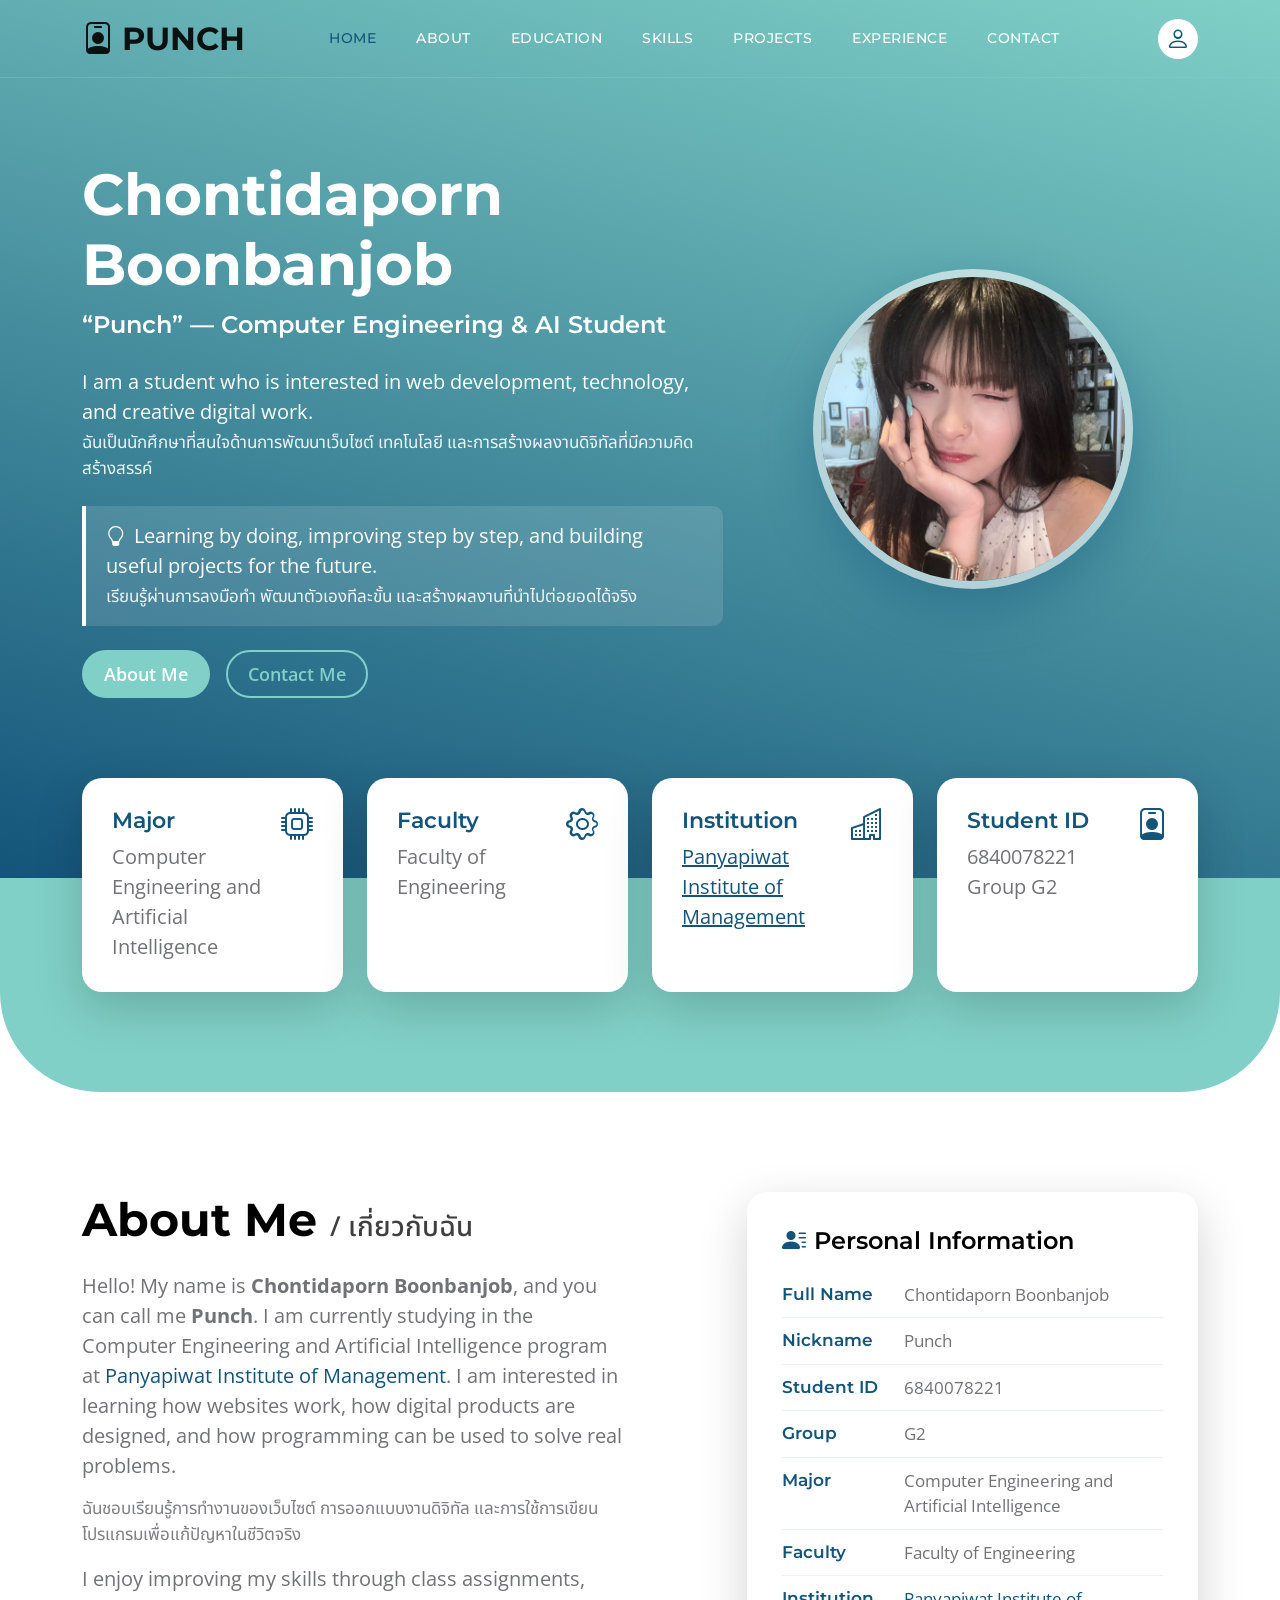
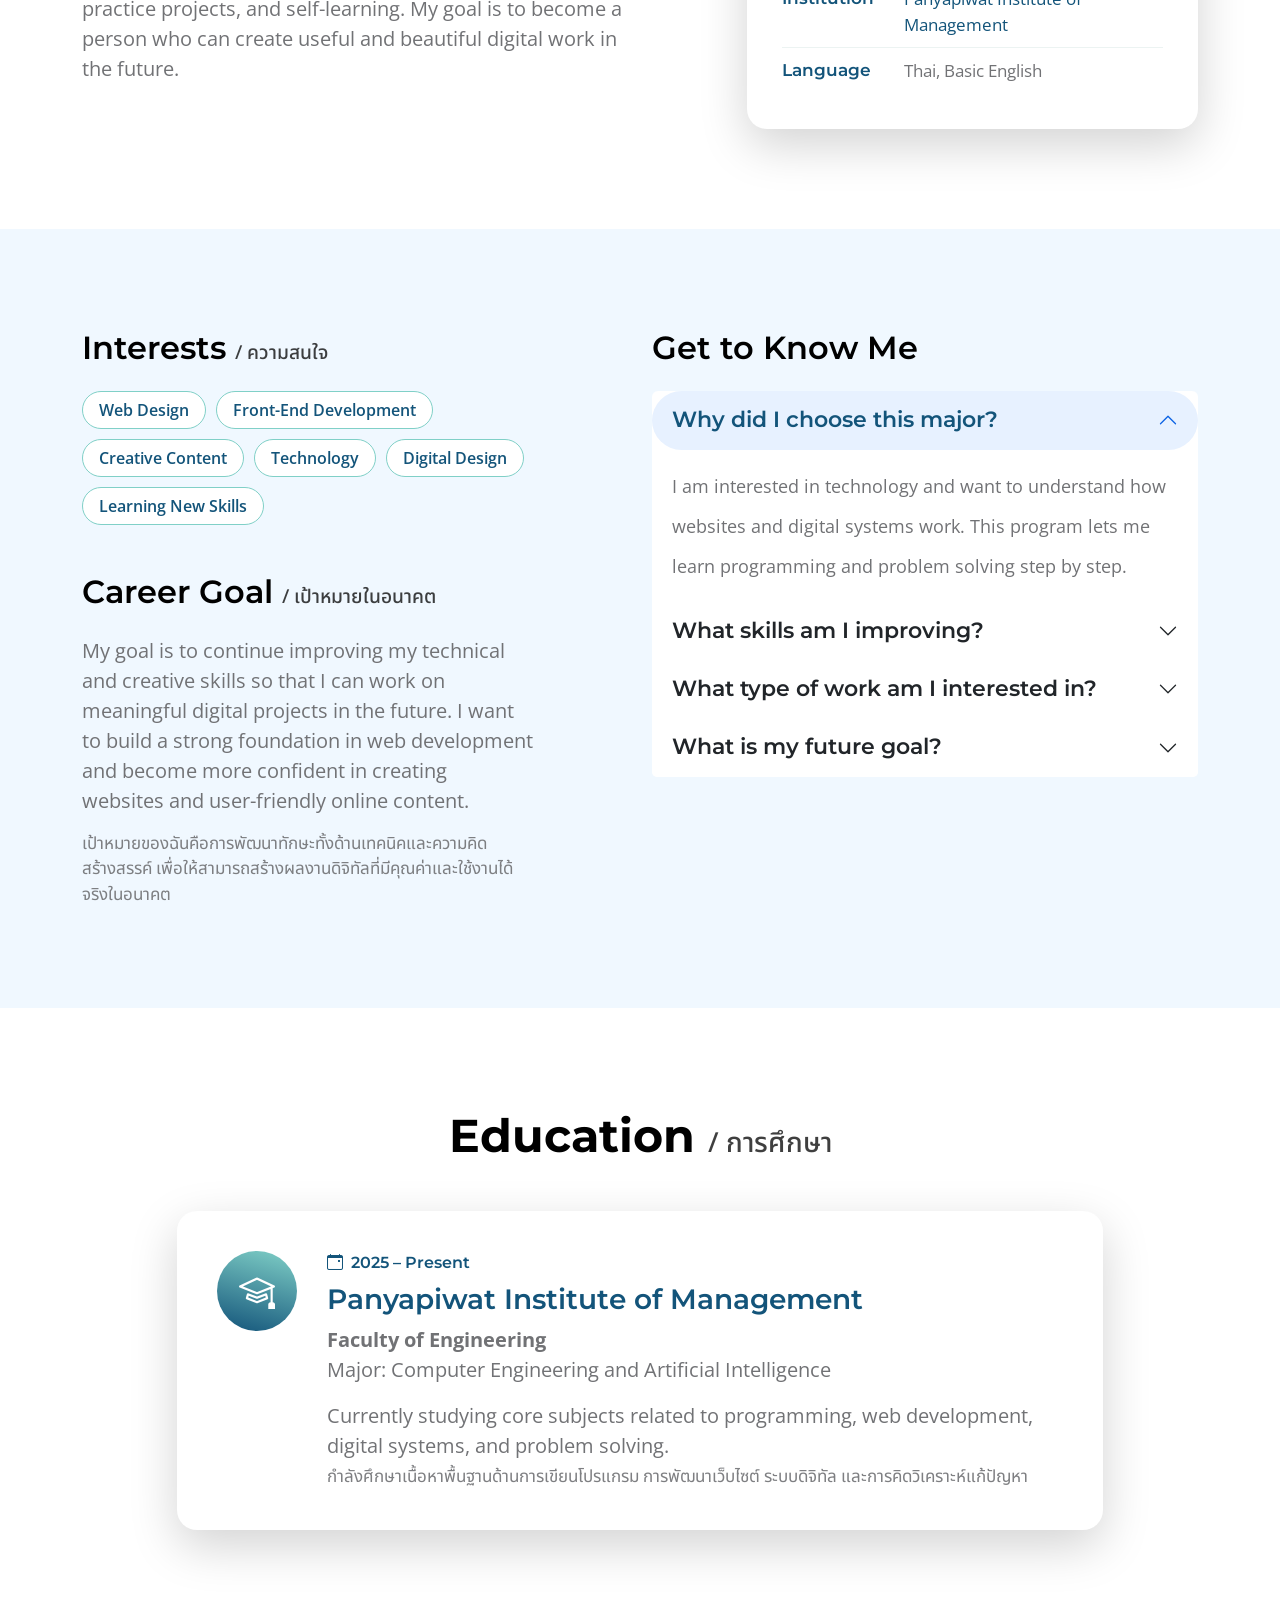
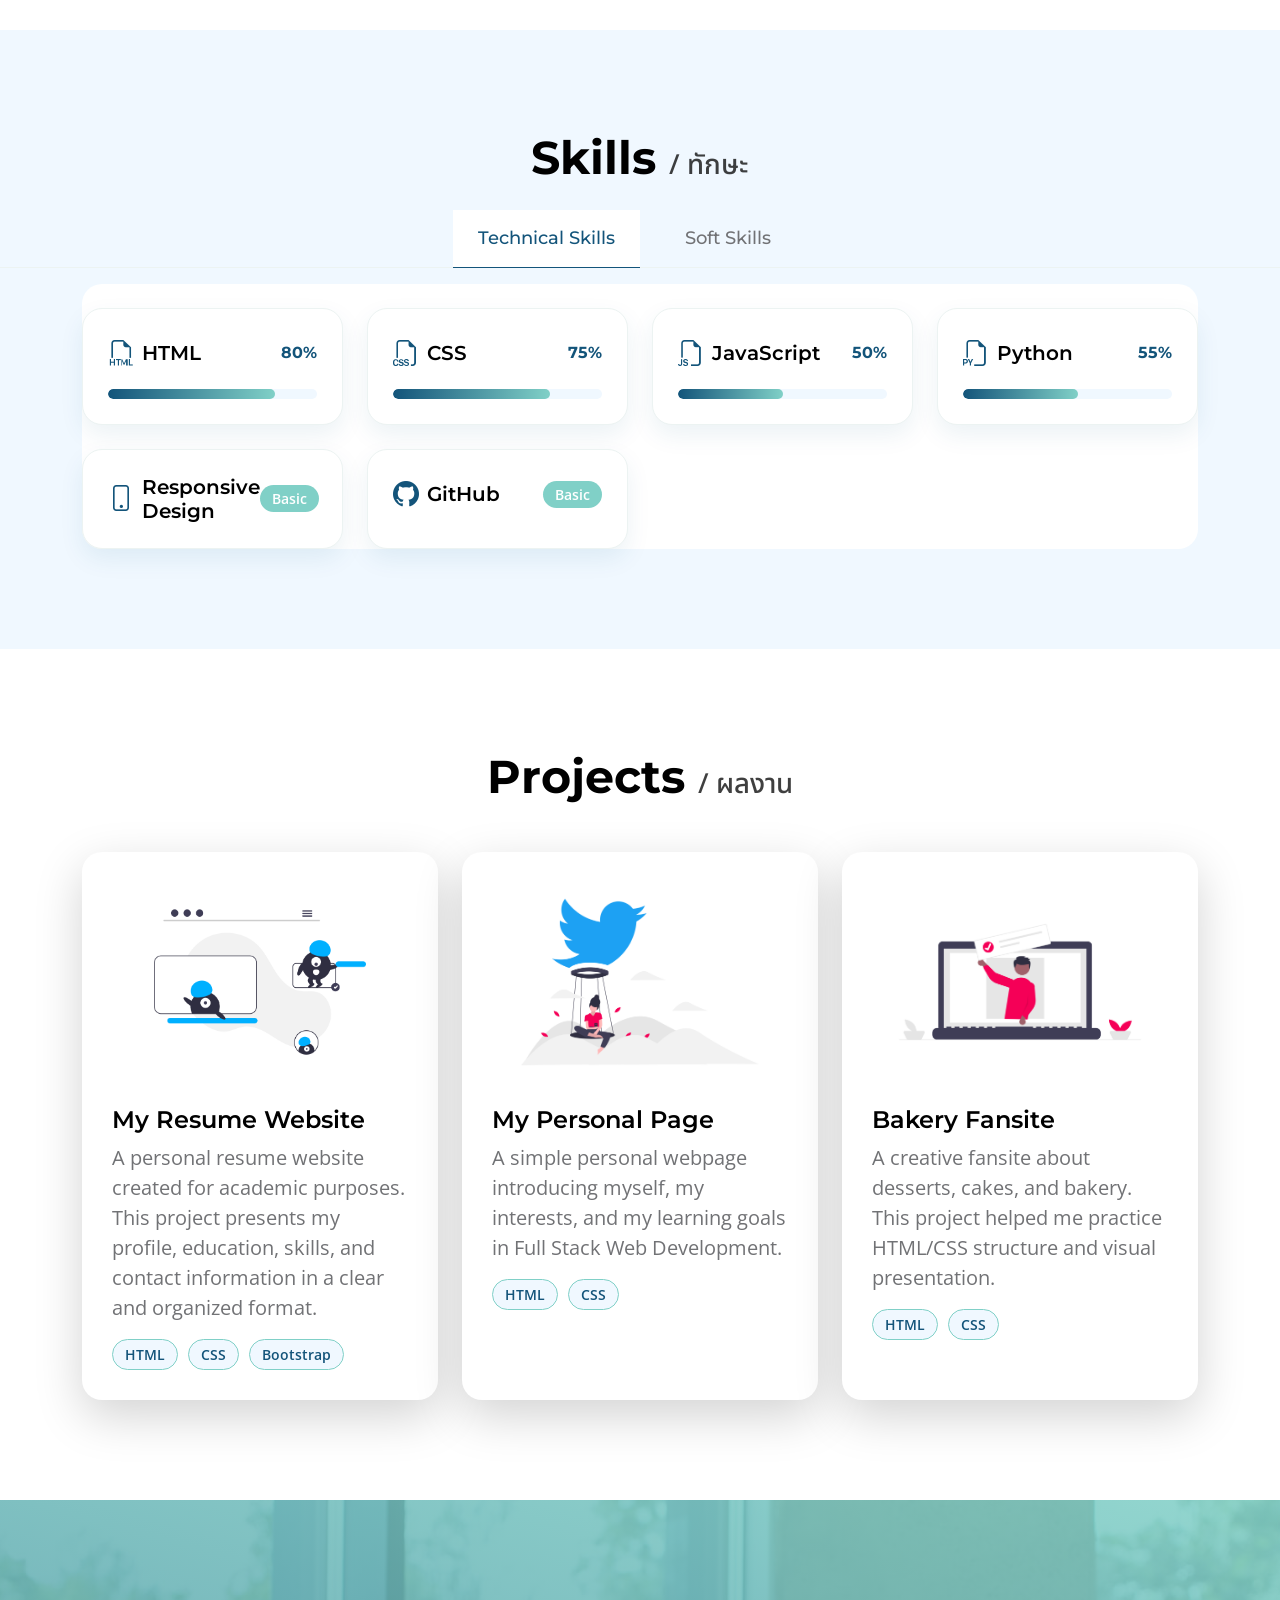
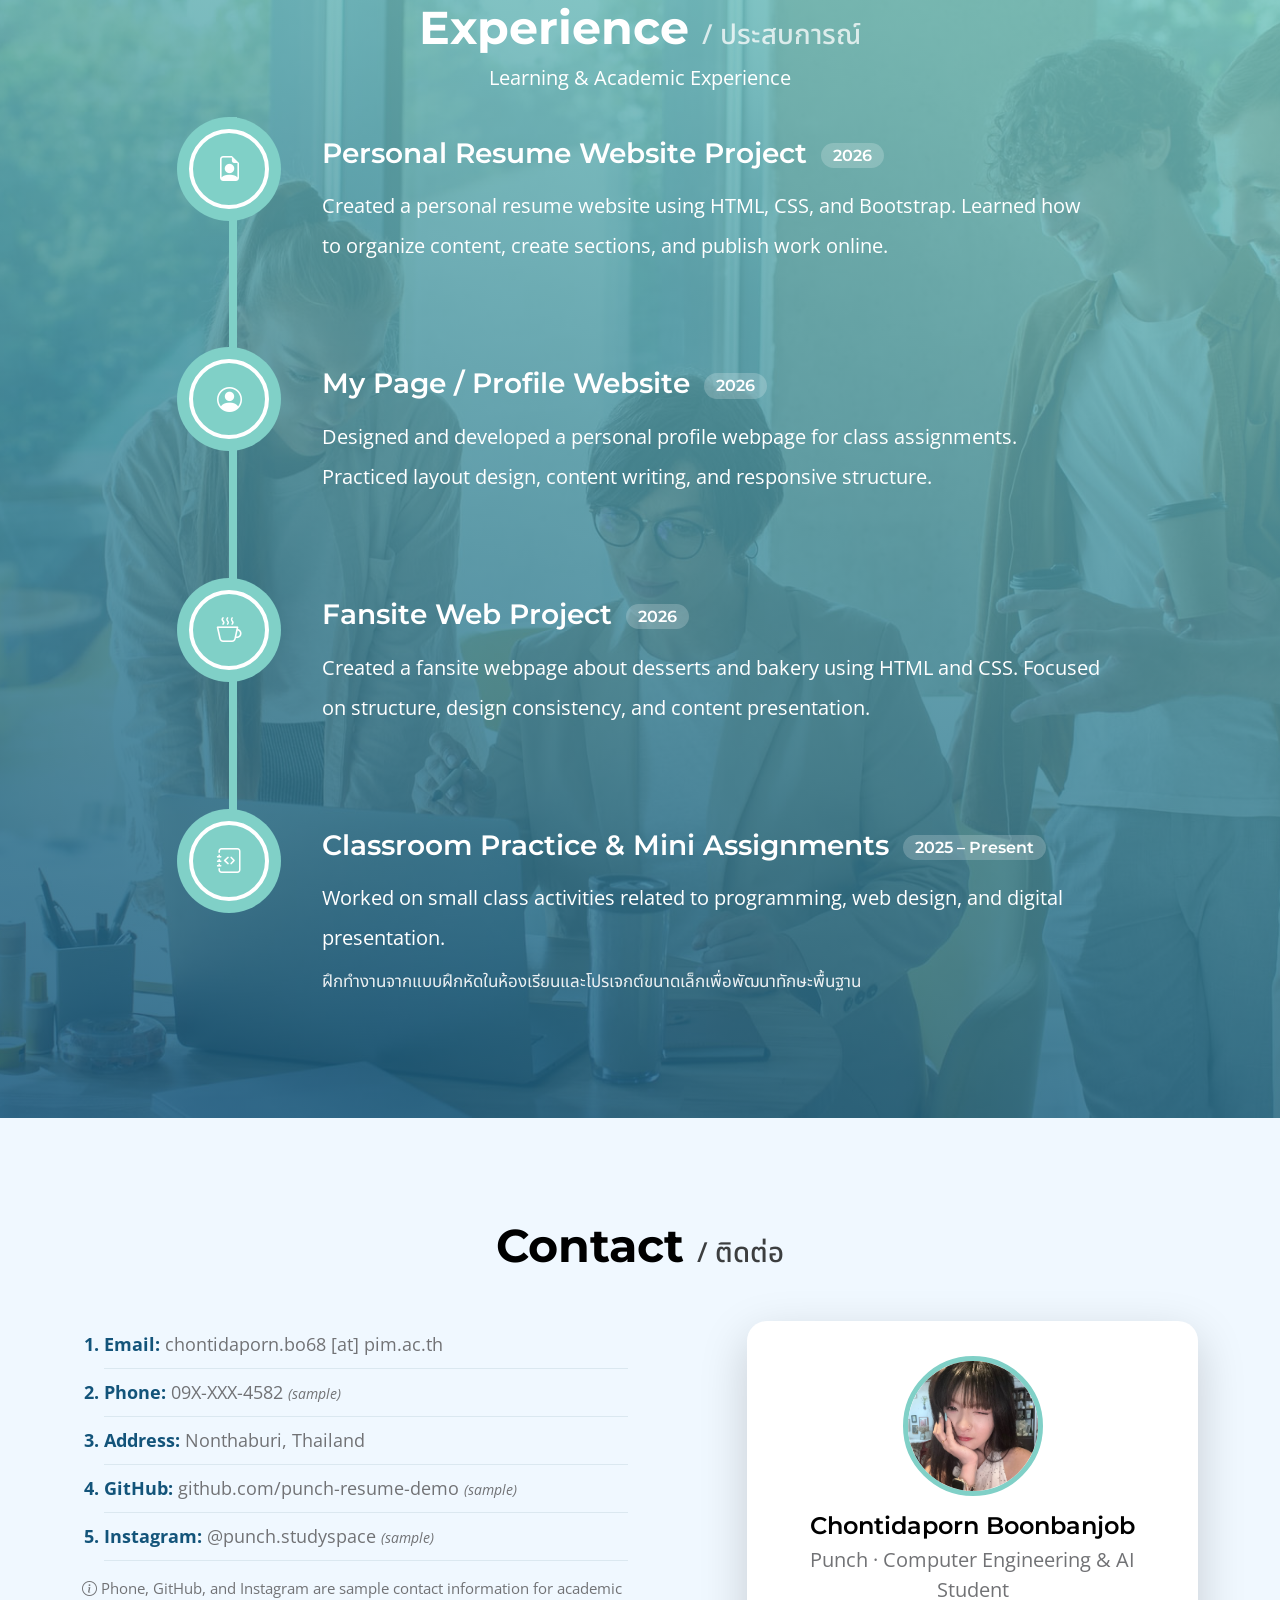
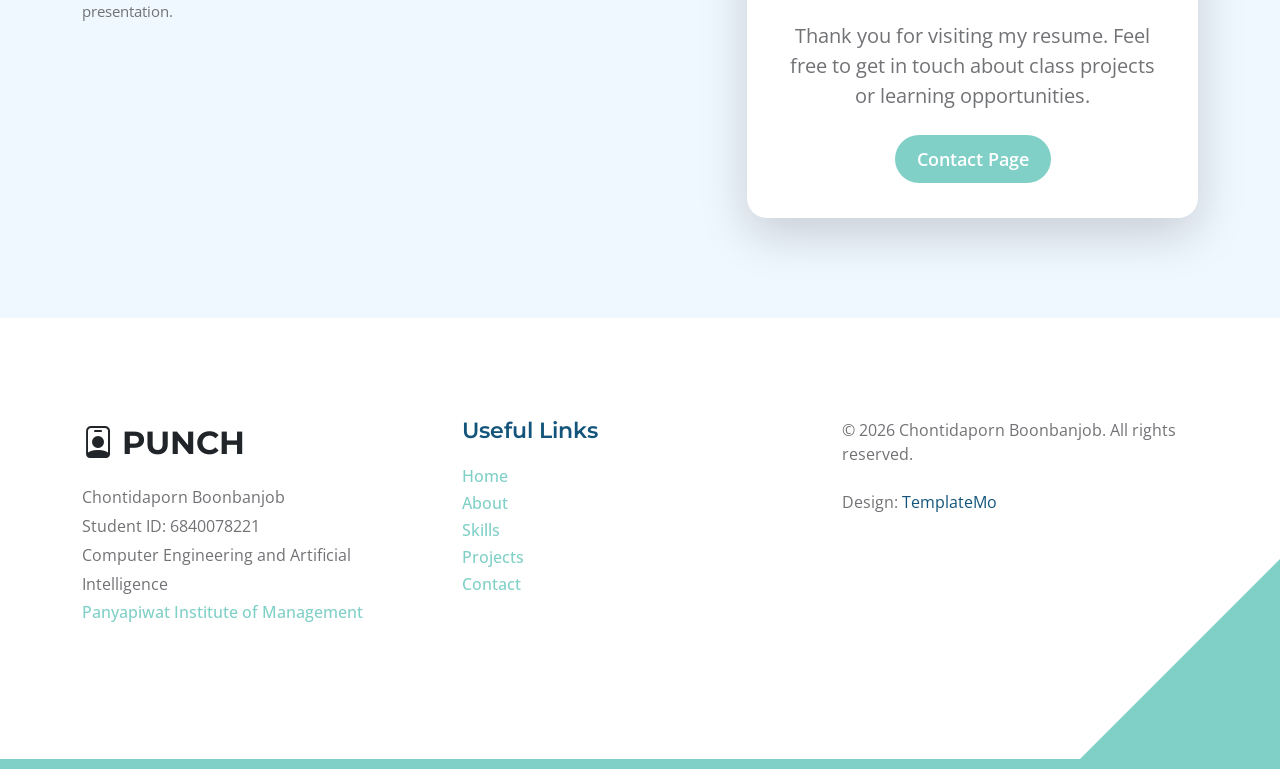
==== index.html @ 0dd9722b "Add files via upload Punch_Resume" ====
<!doctype html>
<html lang="en">
    <head>
        <meta charset="utf-8">
        <meta name="viewport" content="width=device-width, initial-scale=1">

        <meta name="description" content="Resume of Chontidaporn Boonbanjob (Punch), Computer Engineering and Artificial Intelligence student at Panyapiwat Institute of Management.">
        <meta name="author" content="Chontidaporn Boonbanjob">

        <title>Chontidaporn Boonbanjob (Punch) | Resume</title>

        <!-- CSS FILES -->
        <link rel="preconnect" href="https://fonts.googleapis.com">

        <link rel="preconnect" href="https://fonts.gstatic.com" crossorigin>

        <link href="https://fonts.googleapis.com/css2?family=Montserrat:wght@500;600;700&family=Open+Sans&family=Noto+Sans+Thai:wght@400;600&display=swap" rel="stylesheet">

        <link href="css/bootstrap.min.css" rel="stylesheet">

        <link href="css/bootstrap-icons.css" rel="stylesheet">

        <link href="css/templatemo-topic-listing.css" rel="stylesheet">
<!--

TemplateMo 590 topic listing

https://templatemo.com/tm-590-topic-listing

-->
    </head>

    <body id="top">

        <main>

            <nav class="navbar navbar-expand-lg">
                <div class="container">
                    <a class="navbar-brand" href="index.html">
                        <i class="bi-person-badge"></i>
                        <span>PUNCH</span>
                    </a>

                    <div class="d-lg-none ms-auto me-4">
                        <a href="#top" class="navbar-icon bi-person smoothscroll" aria-label="Back to top"></a>
                    </div>

                    <button class="navbar-toggler" type="button" data-bs-toggle="collapse" data-bs-target="#navbarNav" aria-controls="navbarNav" aria-expanded="false" aria-label="Toggle navigation">
                        <span class="navbar-toggler-icon"></span>
                    </button>

                    <div class="collapse navbar-collapse" id="navbarNav">
                        <ul class="navbar-nav ms-lg-5 me-lg-auto">
                            <li class="nav-item">
                                <a class="nav-link click-scroll" href="#home">Home</a>
                            </li>

                            <li class="nav-item">
                                <a class="nav-link click-scroll" href="#about">About</a>
                            </li>

                            <li class="nav-item">
                                <a class="nav-link click-scroll" href="#education">Education</a>
                            </li>

                            <li class="nav-item">
                                <a class="nav-link click-scroll" href="#skills">Skills</a>
                            </li>

                            <li class="nav-item">
                                <a class="nav-link click-scroll" href="#projects">Projects</a>
                            </li>

                            <li class="nav-item">
                                <a class="nav-link click-scroll" href="#experience">Experience</a>
                            </li>

                            <li class="nav-item">
                                <a class="nav-link click-scroll" href="#contact">Contact</a>
                            </li>
                        </ul>

                        <div class="d-none d-lg-block">
                            <a href="#top" class="navbar-icon bi-person smoothscroll" aria-label="Back to top"></a>
                        </div>
                    </div>
                </div>
            </nav>


            <section class="hero-section resume-hero d-flex justify-content-center align-items-center" id="home">
                <div class="container">
                    <div class="row align-items-center">

                        <div class="col-lg-7 col-12 text-center text-lg-start order-2 order-lg-1">
                            <h1 class="text-white mb-2">Chontidaporn Boonbanjob</h1>

                            <p class="resume-hero-subtitle text-white mb-4">&ldquo;Punch&rdquo; &mdash; Computer Engineering &amp; AI Student</p>

                            <p class="text-white mb-1">I am a student who is interested in web development, technology, and creative digital work.</p>

                            <p class="resume-th text-white mb-4">ฉันเป็นนักศึกษาที่สนใจด้านการพัฒนาเว็บไซต์ เทคโนโลยี และการสร้างผลงานดิจิทัลที่มีความคิดสร้างสรรค์</p>

                            <div class="resume-highlight mb-4">
                                <p class="text-white mb-1"><i class="bi-lightbulb me-2"></i>Learning by doing, improving step by step, and building useful projects for the future.</p>

                                <p class="resume-th text-white mb-0">เรียนรู้ผ่านการลงมือทำ พัฒนาตัวเองทีละขั้น และสร้างผลงานที่นำไปต่อยอดได้จริง</p>
                            </div>

                            <div class="d-flex flex-wrap justify-content-center justify-content-lg-start gap-3">
                                <a href="#about" class="btn custom-btn smoothscroll">About Me</a>

                                <a href="#contact" class="btn custom-btn custom-border-btn smoothscroll">Contact Me</a>
                            </div>
                        </div>

                        <div class="col-lg-5 col-12 order-1 order-lg-2 mb-5 mb-lg-0 text-center">
                            <img src="images/Punchy.jpg" class="resume-profile-image" alt="Profile photo of Chontidaporn Boonbanjob">
                        </div>

                    </div>
                </div>
            </section>


            <section class="featured-section">
                <div class="container">
                    <div class="row justify-content-center">

                        <div class="col-lg-3 col-md-6 col-12 mb-4 mb-lg-0">
                            <div class="custom-block bg-white shadow-lg">
                                <div class="d-flex">
                                    <div>
                                        <h6 class="mb-2">Major</h6>

                                        <p class="mb-0">Computer Engineering and Artificial Intelligence</p>
                                    </div>

                                    <span class="resume-block-icon bi-cpu ms-auto"></span>
                                </div>
                            </div>
                        </div>

                        <div class="col-lg-3 col-md-6 col-12 mb-4 mb-lg-0">
                            <div class="custom-block bg-white shadow-lg">
                                <div class="d-flex">
                                    <div>
                                        <h6 class="mb-2">Faculty</h6>

                                        <p class="mb-0">Faculty of Engineering</p>
                                    </div>

                                    <span class="resume-block-icon bi-gear ms-auto"></span>
                                </div>
                            </div>
                        </div>

                        <div class="col-lg-3 col-md-6 col-12 mb-4 mb-md-0">
                            <div class="custom-block bg-white shadow-lg">
                                <div class="d-flex">
                                    <div>
                                        <h6 class="mb-2">Institution</h6>

                                        <p class="mb-0"><a href="https://www.pim.ac.th/" target="_blank" rel="noopener">Panyapiwat Institute of Management</a></p>
                                    </div>

                                    <span class="resume-block-icon bi-building ms-auto"></span>
                                </div>
                            </div>
                        </div>

                        <div class="col-lg-3 col-md-6 col-12">
                            <div class="custom-block bg-white shadow-lg">
                                <div class="d-flex">
                                    <div>
                                        <h6 class="mb-2">Student ID</h6>

                                        <p class="mb-0">6840078221<br>Group G2</p>
                                    </div>

                                    <span class="resume-block-icon bi-person-badge ms-auto"></span>
                                </div>
                            </div>
                        </div>

                    </div>
                </div>
            </section>


            <section class="section-padding" id="about">
                <div class="container">
                    <div class="row">

                        <div class="col-lg-6 col-12 mb-5 mb-lg-0">
                            <h2 class="mb-4">About Me <span class="resume-heading-th">/ เกี่ยวกับฉัน</span></h2>

                            <p>Hello! My name is <strong>Chontidaporn Boonbanjob</strong>, and you can call me <strong>Punch</strong>. I am currently studying in the Computer Engineering and Artificial Intelligence program at <a href="https://www.pim.ac.th/" target="_blank" rel="noopener">Panyapiwat Institute of Management</a>. I am interested in learning how websites work, how digital products are designed, and how programming can be used to solve real problems.</p>

                            <p class="resume-th">ฉันชอบเรียนรู้การทำงานของเว็บไซต์ การออกแบบงานดิจิทัล และการใช้การเขียนโปรแกรมเพื่อแก้ปัญหาในชีวิตจริง</p>

                            <p class="mb-0">I enjoy improving my skills through class assignments, practice projects, and self-learning. My goal is to become a person who can create useful and beautiful digital work in the future.</p>
                        </div>

                        <div class="col-lg-5 col-12 ms-auto">
                            <div class="resume-info-card shadow-lg">
                                <h5 class="mb-3"><i class="bi-person-lines-fill me-2"></i>Personal Information</h5>

                                <ul class="resume-facts list-unstyled mb-0">
                                    <li><span>Full Name</span> Chontidaporn Boonbanjob</li>
                                    <li><span>Nickname</span> Punch</li>
                                    <li><span>Student ID</span> 6840078221</li>
                                    <li><span>Group</span> G2</li>
                                    <li><span>Major</span> Computer Engineering and Artificial Intelligence</li>
                                    <li><span>Faculty</span> Faculty of Engineering</li>
                                    <li><span>Institution</span> <a href="https://www.pim.ac.th/" target="_blank" rel="noopener">Panyapiwat Institute of Management</a></li>
                                    <li><span>Language</span> Thai, Basic English</li>
                                </ul>
                            </div>
                        </div>

                    </div>
                </div>
            </section>


            <section class="faq-section section-padding section-bg" id="interests">
                <div class="container">
                    <div class="row">

                        <div class="col-lg-5 col-12 mb-5 mb-lg-0">
                            <h3 class="mb-4">Interests <span class="resume-heading-th">/ ความสนใจ</span></h3>

                            <ul class="resume-tags list-unstyled mb-5">
                                <li>Web Design</li>
                                <li>Front-End Development</li>
                                <li>Creative Content</li>
                                <li>Technology</li>
                                <li>Digital Design</li>
                                <li>Learning New Skills</li>
                            </ul>

                            <h3 class="mb-4">Career Goal <span class="resume-heading-th">/ เป้าหมายในอนาคต</span></h3>

                            <p>My goal is to continue improving my technical and creative skills so that I can work on meaningful digital projects in the future. I want to build a strong foundation in web development and become more confident in creating websites and user-friendly online content.</p>

                            <p class="resume-th mb-0">เป้าหมายของฉันคือการพัฒนาทักษะทั้งด้านเทคนิคและความคิดสร้างสรรค์ เพื่อให้สามารถสร้างผลงานดิจิทัลที่มีคุณค่าและใช้งานได้จริงในอนาคต</p>
                        </div>

                        <div class="col-lg-6 col-12 ms-auto">
                            <h3 class="mb-4">Get to Know Me</h3>

                            <div class="accordion" id="accordionAboutMe">
                                <div class="accordion-item">
                                    <h2 class="accordion-header" id="headingOne">
                                        <button class="accordion-button" type="button" data-bs-toggle="collapse" data-bs-target="#collapseOne" aria-expanded="true" aria-controls="collapseOne">
                                        Why did I choose this major?
                                        </button>
                                    </h2>

                                    <div id="collapseOne" class="accordion-collapse collapse show" aria-labelledby="headingOne" data-bs-parent="#accordionAboutMe">
                                        <div class="accordion-body">
                                            I am interested in technology and want to understand how websites and digital systems work. This program lets me learn programming and problem solving step by step.
                                        </div>
                                    </div>
                                </div>

                                <div class="accordion-item">
                                    <h2 class="accordion-header" id="headingTwo">
                                        <button class="accordion-button collapsed" type="button" data-bs-toggle="collapse" data-bs-target="#collapseTwo" aria-expanded="false" aria-controls="collapseTwo">
                                        What skills am I improving?
                                    </button>
                                    </h2>

                                    <div id="collapseTwo" class="accordion-collapse collapse" aria-labelledby="headingTwo" data-bs-parent="#accordionAboutMe">
                                        <div class="accordion-body">
                                            HTML, CSS, JavaScript, and Python, together with teamwork, communication, and presentation skills from class projects.
                                        </div>
                                    </div>
                                </div>

                                <div class="accordion-item">
                                    <h2 class="accordion-header" id="headingThree">
                                        <button class="accordion-button collapsed" type="button" data-bs-toggle="collapse" data-bs-target="#collapseThree" aria-expanded="false" aria-controls="collapseThree">
                                        What type of work am I interested in?
                                    </button>
                                    </h2>

                                    <div id="collapseThree" class="accordion-collapse collapse" aria-labelledby="headingThree" data-bs-parent="#accordionAboutMe">
                                        <div class="accordion-body">
                                            Web design, front-end development, and creative digital content.
                                        </div>
                                    </div>
                                </div>

                                <div class="accordion-item">
                                    <h2 class="accordion-header" id="headingFour">
                                        <button class="accordion-button collapsed" type="button" data-bs-toggle="collapse" data-bs-target="#collapseFour" aria-expanded="false" aria-controls="collapseFour">
                                        What is my future goal?
                                    </button>
                                    </h2>

                                    <div id="collapseFour" class="accordion-collapse collapse" aria-labelledby="headingFour" data-bs-parent="#accordionAboutMe">
                                        <div class="accordion-body">
                                            To build a strong foundation in web development and become more confident in creating user-friendly websites.
                                        </div>
                                    </div>
                                </div>
                            </div>
                        </div>

                    </div>
                </div>
            </section>


            <section class="section-padding" id="education">
                <div class="container">
                    <div class="row">

                        <div class="col-12 text-center">
                            <h2 class="mb-5">Education <span class="resume-heading-th">/ การศึกษา</span></h2>
                        </div>

                        <div class="col-lg-10 col-12 mx-auto">
                            <div class="resume-education-card shadow-lg">
                                <div class="resume-education-icon">
                                    <i class="bi-mortarboard"></i>
                                </div>

                                <div>
                                    <p class="resume-date mb-2"><i class="bi-calendar-event me-2"></i>2025 &ndash; Present</p>

                                    <h4 class="mb-2"><a href="https://www.pim.ac.th/" target="_blank" rel="noopener">Panyapiwat Institute of Management</a></h4>

                                    <p class="mb-3"><strong>Faculty of Engineering</strong><br>Major: Computer Engineering and Artificial Intelligence</p>

                                    <p class="mb-1">Currently studying core subjects related to programming, web development, digital systems, and problem solving.</p>

                                    <p class="resume-th mb-0">กำลังศึกษาเนื้อหาพื้นฐานด้านการเขียนโปรแกรม การพัฒนาเว็บไซต์ ระบบดิจิทัล และการคิดวิเคราะห์แก้ปัญหา</p>
                                </div>
                            </div>
                        </div>

                    </div>
                </div>
            </section>


            <section class="explore-section section-padding section-bg" id="skills">
                <div class="container">
                    <div class="row">

                        <div class="col-12 text-center">
                            <h2 class="mb-4">Skills <span class="resume-heading-th">/ ทักษะ</span></h2>
                        </div>

                    </div>
                </div>

                <div class="container-fluid">
                    <div class="row">
                        <ul class="nav nav-tabs" id="skillsTab" role="tablist">
                            <li class="nav-item" role="presentation">
                                <button class="nav-link active" id="technical-tab" data-bs-toggle="tab" data-bs-target="#technical-tab-pane" type="button" role="tab" aria-controls="technical-tab-pane" aria-selected="true">Technical Skills</button>
                            </li>

                            <li class="nav-item" role="presentation">
                                <button class="nav-link" id="soft-tab" data-bs-toggle="tab" data-bs-target="#soft-tab-pane" type="button" role="tab" aria-controls="soft-tab-pane" aria-selected="false">Soft Skills</button>
                            </li>
                        </ul>
                    </div>
                </div>

                <div class="container">
                    <div class="row">

                        <div class="col-12">
                            <div class="tab-content" id="skillsTabContent">
                                <div class="tab-pane fade show active" id="technical-tab-pane" role="tabpanel" aria-labelledby="technical-tab" tabindex="0">
                                    <div class="row g-4">
                                        <div class="col-lg-3 col-md-6 col-12">
                                            <div class="resume-skill-card">
                                                <div class="d-flex align-items-center mb-3">
                                                    <i class="bi-filetype-html resume-skill-icon me-2"></i>
                                                    <h5 class="mb-0">HTML</h5>
                                                    <span class="resume-skill-level ms-auto">80%</span>
                                                </div>

                                                <div class="progress" role="progressbar" aria-label="HTML skill level" aria-valuenow="80" aria-valuemin="0" aria-valuemax="100">
                                                    <div class="progress-bar" style="width: 80%"></div>
                                                </div>
                                            </div>
                                        </div>

                                        <div class="col-lg-3 col-md-6 col-12">
                                            <div class="resume-skill-card">
                                                <div class="d-flex align-items-center mb-3">
                                                    <i class="bi-filetype-css resume-skill-icon me-2"></i>
                                                    <h5 class="mb-0">CSS</h5>
                                                    <span class="resume-skill-level ms-auto">75%</span>
                                                </div>

                                                <div class="progress" role="progressbar" aria-label="CSS skill level" aria-valuenow="75" aria-valuemin="0" aria-valuemax="100">
                                                    <div class="progress-bar" style="width: 75%"></div>
                                                </div>
                                            </div>
                                        </div>

                                        <div class="col-lg-3 col-md-6 col-12">
                                            <div class="resume-skill-card">
                                                <div class="d-flex align-items-center mb-3">
                                                    <i class="bi-filetype-js resume-skill-icon me-2"></i>
                                                    <h5 class="mb-0">JavaScript</h5>
                                                    <span class="resume-skill-level ms-auto">50%</span>
                                                </div>

                                                <div class="progress" role="progressbar" aria-label="JavaScript skill level" aria-valuenow="50" aria-valuemin="0" aria-valuemax="100">
                                                    <div class="progress-bar" style="width: 50%"></div>
                                                </div>
                                            </div>
                                        </div>

                                        <div class="col-lg-3 col-md-6 col-12">
                                            <div class="resume-skill-card">
                                                <div class="d-flex align-items-center mb-3">
                                                    <i class="bi-filetype-py resume-skill-icon me-2"></i>
                                                    <h5 class="mb-0">Python</h5>
                                                    <span class="resume-skill-level ms-auto">55%</span>
                                                </div>

                                                <div class="progress" role="progressbar" aria-label="Python skill level" aria-valuenow="55" aria-valuemin="0" aria-valuemax="100">
                                                    <div class="progress-bar" style="width: 55%"></div>
                                                </div>
                                            </div>
                                        </div>

                                        <div class="col-lg-3 col-md-6 col-12">
                                            <div class="resume-skill-card">
                                                <div class="d-flex align-items-center">
                                                    <i class="bi-phone resume-skill-icon me-2"></i>
                                                    <h5 class="mb-0">Responsive Design</h5>
                                                    <span class="resume-skill-badge ms-auto">Basic</span>
                                                </div>
                                            </div>
                                        </div>

                                        <div class="col-lg-3 col-md-6 col-12">
                                            <div class="resume-skill-card">
                                                <div class="d-flex align-items-center">
                                                    <i class="bi-github resume-skill-icon me-2"></i>
                                                    <h5 class="mb-0">GitHub</h5>
                                                    <span class="resume-skill-badge ms-auto">Basic</span>
                                                </div>
                                            </div>
                                        </div>
                                    </div>
                                </div>

                                <div class="tab-pane fade" id="soft-tab-pane" role="tabpanel" aria-labelledby="soft-tab" tabindex="0">
                                    <div class="row g-4">
                                        <div class="col-lg-3 col-md-6 col-12">
                                            <div class="resume-skill-card">
                                                <div class="d-flex align-items-center mb-3">
                                                    <i class="bi-people resume-skill-icon me-2"></i>
                                                    <h5 class="mb-0">Teamwork</h5>
                                                    <span class="resume-skill-level ms-auto">85%</span>
                                                </div>

                                                <div class="progress" role="progressbar" aria-label="Teamwork skill level" aria-valuenow="85" aria-valuemin="0" aria-valuemax="100">
                                                    <div class="progress-bar" style="width: 85%"></div>
                                                </div>
                                            </div>
                                        </div>

                                        <div class="col-lg-3 col-md-6 col-12">
                                            <div class="resume-skill-card">
                                                <div class="d-flex align-items-center mb-3">
                                                    <i class="bi-chat-dots resume-skill-icon me-2"></i>
                                                    <h5 class="mb-0">Communication</h5>
                                                    <span class="resume-skill-level ms-auto">80%</span>
                                                </div>

                                                <div class="progress" role="progressbar" aria-label="Communication skill level" aria-valuenow="80" aria-valuemin="0" aria-valuemax="100">
                                                    <div class="progress-bar" style="width: 80%"></div>
                                                </div>
                                            </div>
                                        </div>

                                        <div class="col-lg-3 col-md-6 col-12">
                                            <div class="resume-skill-card">
                                                <div class="d-flex align-items-center">
                                                    <i class="bi-lightbulb resume-skill-icon me-2"></i>
                                                    <h5 class="mb-0">Problem Solving</h5>
                                                </div>
                                            </div>
                                        </div>

                                        <div class="col-lg-3 col-md-6 col-12">
                                            <div class="resume-skill-card">
                                                <div class="d-flex align-items-center">
                                                    <i class="bi-palette resume-skill-icon me-2"></i>
                                                    <h5 class="mb-0">Creativity</h5>
                                                </div>
                                            </div>
                                        </div>

                                        <div class="col-lg-3 col-md-6 col-12">
                                            <div class="resume-skill-card">
                                                <div class="d-flex align-items-center">
                                                    <i class="bi-easel resume-skill-icon me-2"></i>
                                                    <h5 class="mb-0">Presentation</h5>
                                                </div>
                                            </div>
                                        </div>

                                        <div class="col-lg-3 col-md-6 col-12">
                                            <div class="resume-skill-card">
                                                <div class="d-flex align-items-center">
                                                    <i class="bi-book resume-skill-icon me-2"></i>
                                                    <h5 class="mb-0">Self-Learning</h5>
                                                </div>
                                            </div>
                                        </div>
                                    </div>
                                </div>
                            </div>
                        </div>

                    </div>
                </div>
            </section>


            <section class="section-padding" id="projects">
                <div class="container">
                    <div class="row">

                        <div class="col-12 text-center">
                            <h2 class="mb-5">Projects <span class="resume-heading-th">/ ผลงาน</span></h2>
                        </div>

                        <div class="col-lg-4 col-md-6 col-12 mb-4 mb-lg-0">
                            <div class="custom-block resume-project-card bg-white shadow-lg">
                                <img src="images/topics/undraw_Remote_design_team_re_urdx.png" class="custom-block-image img-fluid mt-0 mb-4" alt="Illustration of a website layout being designed">

                                <h5 class="mb-2">My Resume Website</h5>

                                <p>A personal resume website created for academic purposes. This project presents my profile, education, skills, and contact information in a clear and organized format.</p>

                                <ul class="resume-tags resume-tags-sm list-unstyled mb-0">
                                    <li>HTML</li>
                                    <li>CSS</li>
                                    <li>Bootstrap</li>
                                </ul>
                            </div>
                        </div>

                        <div class="col-lg-4 col-md-6 col-12 mb-4 mb-lg-0">
                            <div class="custom-block resume-project-card bg-white shadow-lg">
                                <img src="images/topics/undraw_viral_tweet_gndb.png" class="custom-block-image img-fluid mt-0 mb-4" alt="Illustration of a personal profile page">

                                <h5 class="mb-2">My Personal Page</h5>

                                <p>A simple personal webpage introducing myself, my interests, and my learning goals in Full Stack Web Development.</p>

                                <ul class="resume-tags resume-tags-sm list-unstyled mb-0">
                                    <li>HTML</li>
                                    <li>CSS</li>
                                </ul>
                            </div>
                        </div>

                        <div class="col-lg-4 col-md-6 col-12">
                            <div class="custom-block resume-project-card bg-white shadow-lg">
                                <img src="images/topics/undraw_online_ad_re_ol62.png" class="custom-block-image img-fluid mt-0 mb-4" alt="Illustration of a colorful web page">

                                <h5 class="mb-2">Bakery Fansite</h5>

                                <p>A creative fansite about desserts, cakes, and bakery. This project helped me practice HTML/CSS structure and visual presentation.</p>

                                <ul class="resume-tags resume-tags-sm list-unstyled mb-0">
                                    <li>HTML</li>
                                    <li>CSS</li>
                                </ul>
                            </div>
                        </div>

                    </div>
                </div>
            </section>


            <section class="timeline-section section-padding" id="experience">
                <div class="section-overlay"></div>

                <div class="container">
                    <div class="row">

                        <div class="col-12 text-center">
                            <h2 class="text-white mb-2">Experience <span class="resume-heading-th">/ ประสบการณ์</span></h2>

                            <p class="text-white mb-4">Learning &amp; Academic Experience</p>
                        </div>

                        <div class="col-lg-10 col-12 mx-auto">
                            <div class="timeline-container">
                                <ul class="vertical-scrollable-timeline" id="vertical-scrollable-timeline">
                                    <div class="list-progress">
                                        <div class="inner"></div>
                                    </div>

                                    <li>
                                        <h4 class="text-white mb-3">Personal Resume Website Project <span class="resume-timeline-year">2026</span></h4>

                                        <p class="text-white">Created a personal resume website using HTML, CSS, and Bootstrap. Learned how to organize content, create sections, and publish work online.</p>

                                        <div class="icon-holder">
                                          <i class="bi-file-earmark-person"></i>
                                        </div>
                                    </li>

                                    <li>
                                        <h4 class="text-white mb-3">My Page / Profile Website <span class="resume-timeline-year">2026</span></h4>

                                        <p class="text-white">Designed and developed a personal profile webpage for class assignments. Practiced layout design, content writing, and responsive structure.</p>

                                        <div class="icon-holder">
                                          <i class="bi-person-circle"></i>
                                        </div>
                                    </li>

                                    <li>
                                        <h4 class="text-white mb-3">Fansite Web Project <span class="resume-timeline-year">2026</span></h4>

                                        <p class="text-white">Created a fansite webpage about desserts and bakery using HTML and CSS. Focused on structure, design consistency, and content presentation.</p>

                                        <div class="icon-holder">
                                          <i class="bi-cup-hot"></i>
                                        </div>
                                    </li>

                                    <li>
                                        <h4 class="text-white mb-3">Classroom Practice &amp; Mini Assignments <span class="resume-timeline-year">2025 &ndash; Present</span></h4>

                                        <p class="text-white mb-1">Worked on small class activities related to programming, web design, and digital presentation.</p>

                                        <p class="resume-th text-white">ฝึกทำงานจากแบบฝึกหัดในห้องเรียนและโปรเจกต์ขนาดเล็กเพื่อพัฒนาทักษะพื้นฐาน</p>

                                        <div class="icon-holder">
                                          <i class="bi-journal-code"></i>
                                        </div>
                                    </li>
                                </ul>
                            </div>
                        </div>

                    </div>
                </div>
            </section>


            <section class="contact-section section-padding section-bg" id="contact">
                <div class="container">
                    <div class="row">

                        <div class="col-lg-12 col-12 text-center">
                            <h2 class="mb-5">Contact <span class="resume-heading-th">/ ติดต่อ</span></h2>
                        </div>

                        <div class="col-lg-6 col-12 mb-5 mb-lg-0">
                            <ol class="resume-contact-list">
                                <li><strong>Email:</strong> chontidaporn.bo68 [at] pim.ac.th</li>
                                <li><strong>Phone:</strong> 09X-XXX-4582 <span class="resume-sample">(sample)</span></li>
                                <li><strong>Address:</strong> Nonthaburi, Thailand</li>
                                <li><strong>GitHub:</strong> github.com/punch-resume-demo <span class="resume-sample">(sample)</span></li>
                                <li><strong>Instagram:</strong> @punch.studyspace <span class="resume-sample">(sample)</span></li>
                            </ol>

                            <p class="resume-note mb-0"><i class="bi-info-circle me-1"></i>Phone, GitHub, and Instagram are sample contact information for academic presentation.</p>
                        </div>

                        <div class="col-lg-5 col-12 ms-auto">
                            <div class="resume-info-card shadow-lg text-center">
                                <img src="images/Punchy.jpg" class="resume-avatar mb-3" alt="Profile photo of Chontidaporn Boonbanjob">

                                <h5 class="mb-1">Chontidaporn Boonbanjob</h5>

                                <p class="mb-3">Punch &middot; Computer Engineering &amp; AI Student</p>

                                <p class="mb-4">Thank you for visiting my resume. Feel free to get in touch about class projects or learning opportunities.</p>

                                <a href="contact.html" class="btn custom-btn">Contact Page</a>
                            </div>
                        </div>

                    </div>
                </div>
            </section>
        </main>

        <footer class="site-footer section-padding">
            <div class="container">
                <div class="row">

                    <div class="col-lg-4 col-12 mb-4 pb-2">
                        <a class="navbar-brand mb-3" href="index.html">
                            <i class="bi-person-badge"></i>
                            <span>PUNCH</span>
                        </a>

                        <p class="resume-footer-info mb-0">
                            Chontidaporn Boonbanjob<br>
                            Student ID: 6840078221<br>
                            Computer Engineering and Artificial Intelligence<br>
                            <a href="https://www.pim.ac.th/" target="_blank" rel="noopener" class="site-footer-link">Panyapiwat Institute of Management</a>
                        </p>
                    </div>

                    <div class="col-lg-3 col-md-6 col-12 mb-4 mb-lg-0">
                        <h6 class="site-footer-title mb-3">Useful Links</h6>

                        <ul class="site-footer-links">
                            <li class="site-footer-link-item">
                                <a href="index.html#home" class="site-footer-link">Home</a>
                            </li>

                            <li class="site-footer-link-item">
                                <a href="index.html#about" class="site-footer-link">About</a>
                            </li>

                            <li class="site-footer-link-item">
                                <a href="index.html#skills" class="site-footer-link">Skills</a>
                            </li>

                            <li class="site-footer-link-item">
                                <a href="index.html#projects" class="site-footer-link">Projects</a>
                            </li>

                            <li class="site-footer-link-item">
                                <a href="index.html#contact" class="site-footer-link">Contact</a>
                            </li>
                        </ul>
                    </div>

                    <div class="col-lg-4 col-md-6 col-12 ms-auto">
                        <p class="copyright-text mb-0">&copy; 2026 Chontidaporn Boonbanjob. All rights reserved.
                        <br><br>Design: <a rel="nofollow" href="https://templatemo.com" target="_blank">TemplateMo</a></p>
                    </div>

                </div>
            </div>
        </footer>


        <!-- JAVASCRIPT FILES -->
        <script src="js/jquery.min.js"></script>
        <script src="js/bootstrap.bundle.min.js"></script>
        <script src="js/jquery.sticky.js"></script>
        <script src="js/click-scroll.js"></script>
        <script src="js/custom.js"></script>

    </body>
</html>
---- css/templatemo-topic-listing.css ----
/*

TemplateMo 590 topic listing

https://templatemo.com/tm-590-topic-listing

*/

/*---------------------------------------
  CUSTOM PROPERTIES ( VARIABLES )             
-----------------------------------------*/
:root {
  --white-color:                  #ffffff;
  --primary-color:                #13547a;
  --secondary-color:              #80d0c7;
  --section-bg-color:             #f0f8ff;
  --custom-btn-bg-color:          #80d0c7;
  --custom-btn-bg-hover-color:    #13547a;
  --dark-color:                   #000000;
  --p-color:                      #717275;
  --border-color:                 #7fffd4;
  --link-hover-color:             #13547a;

  --body-font-family:             'Open Sans', sans-serif;
  --title-font-family:            'Montserrat', sans-serif;

  --h1-font-size:                 58px;
  --h2-font-size:                 46px;
  --h3-font-size:                 32px;
  --h4-font-size:                 28px;
  --h5-font-size:                 24px;
  --h6-font-size:                 22px;
  --p-font-size:                  20px;
  --menu-font-size:               14px;
  --btn-font-size:                18px;
  --copyright-font-size:          16px;

  --border-radius-large:          100px;
  --border-radius-medium:         20px;
  --border-radius-small:          10px;

  --font-weight-normal:           400;
  --font-weight-medium:           500;
  --font-weight-semibold:         600;
  --font-weight-bold:             700;
}

body {
  background-color: var(--white-color);
  font-family: var(--body-font-family); 
}


/*---------------------------------------
  TYPOGRAPHY               
-----------------------------------------*/

h2,
h3,
h4,
h5,
h6 {
  color: var(--dark-color);
}

h1,
h2,
h3,
h4,
h5,
h6 {
  font-family: var(--title-font-family); 
  font-weight: var(--font-weight-semibold);
}

h1 {
  font-size: var(--h1-font-size);
  font-weight: var(--font-weight-bold);
}

h2 {
  font-size: var(--h2-font-size);
  font-weight: var(--font-weight-bold);
}

h3 {
  font-size: var(--h3-font-size);
}

h4 {
  font-size: var(--h4-font-size);
}

h5 {
  font-size: var(--h5-font-size);
}

h6 {
  color: var(--primary-color);
  font-size: var(--h6-font-size);
}

p {
  color: var(--p-color);
  font-size: var(--p-font-size);
  font-weight: var(--font-weight-normal);
}

ul li {
  color: var(--p-color);
  font-size: var(--p-font-size);
  font-weight: var(--font-weight-normal);
}

a, 
button {
  touch-action: manipulation;
  transition: all 0.3s;
}

a {
  display: inline-block;
  color: var(--primary-color);
  text-decoration: none;
}

a:hover {
  color: var(--link-hover-color);
}

b,
strong {
  font-weight: var(--font-weight-bold);
}


/*---------------------------------------
  SECTION               
-----------------------------------------*/
.section-padding {
  padding-top: 100px;
  padding-bottom: 100px;
}

.section-bg {
  background-color: var(--section-bg-color);
}

.section-overlay {
  background-image: linear-gradient(15deg, #13547a 0%, #80d0c7 100%);
  position: absolute;
  top: 0;
  left: 0;
  pointer-events: none;
  width: 100%;
  height: 100%;
  opacity: 0.85;
}

.section-overlay + .container {
  position: relative;
}

.tab-content {
  background-color: var(--white-color);
  border-radius: var(--border-radius-medium);
}

.nav-tabs {
  border-bottom: 1px solid #ecf3f2;
  margin-bottom: 40px;
  justify-content: center;
}

.nav-tabs .nav-link {
  border-radius: 0;
  border-top: 0;
  border-right: 0;
  border-left: 0;
  color: var(--p-color);
  font-family: var(--title-font-family);
  font-size: var(--btn-font-size);
  font-weight: var(--font-weight-medium);
  padding: 15px 25px;
  transition: all 0.3s;
}

.nav-tabs .nav-link:first-child {
  margin-right: 20px;
}

.nav-tabs .nav-item.show .nav-link, 
.nav-tabs .nav-link.active,
.nav-tabs .nav-link:focus, 
.nav-tabs .nav-link:hover {
  border-bottom-color: var(--primary-color);
  color: var(--primary-color);
}


/*---------------------------------------
  CUSTOM ICON COLOR               
-----------------------------------------*/
.custom-icon {
  color: var(--secondary-color);
}


/*---------------------------------------
  CUSTOM BUTTON               
-----------------------------------------*/
.custom-btn {
  background: var(--custom-btn-bg-color);
  border: 2px solid transparent;
  border-radius: var(--border-radius-large);
  color: var(--white-color);
  font-size: var(--btn-font-size);
  font-weight: var(--font-weight-semibold);
  line-height: normal;
  transition: all 0.3s;
  padding: 10px 20px;
}

.custom-btn:hover {
  background: var(--custom-btn-bg-hover-color);
  color: var(--white-color);
}

.custom-border-btn {
  background: transparent;
  border: 2px solid var(--custom-btn-bg-color);
  color: var(--custom-btn-bg-color);
}

.custom-border-btn:hover {
  background: var(--custom-btn-bg-color);
  border-color: transparent;
  color: var(--white-color);
}

.custom-btn-bg-white {
  border-color: var(--white-color);
  color: var(--white-color);
}


/*---------------------------------------
  SITE HEADER              
-----------------------------------------*/
.site-header {
  background-image: linear-gradient(15deg, #13547a 0%, #80d0c7 100%);
  padding-top: 150px;
  padding-bottom: 80px;
}

.site-header .container {
  height: 100%;
}

.breadcrumb-item+.breadcrumb-item::before,
.breadcrumb-item a:hover,
.breadcrumb-item.active {
  color: var(--white-color);
}

.site-header .custom-icon {
  color: var(--white-color);
  font-size: var(--h4-font-size);
}

.site-header .custom-icon:hover {
  color: var(--secondary-color);
}


/*---------------------------------------
  NAVIGATION              
-----------------------------------------*/
.sticky-wrapper {
  position: absolute;
  top: 0;
  right: 0;
  left: 0;
}

.sticky-wrapper.is-sticky .navbar {
  background-color: var(--secondary-color);
}

.navbar {
  background: transparent;
  border-bottom: 1px solid rgba(128, 208, 199, 0.35);
  z-index: 9;
}

.navbar-brand,
.navbar-brand:hover {
  font-size: var(--h3-font-size);
  font-weight: var(--font-weight-bold);
  display: block;
}

.navbar-brand span {
  font-family: var(--title-font-family);
}

.navbar-expand-lg .navbar-nav .nav-link {
  border-radius: var(--border-radius-large);
  margin: 10px;
  padding: 10px;
}

.navbar-nav .nav-link {
  display: inline-block;
  color: var(--white-color);
  font-family: var(--title-font-family); 
  font-size: var(--menu-font-size);
  font-weight: var(--font-weight-medium);
  text-transform: uppercase;
  letter-spacing: 0.5px;
  position: relative;
  padding-top: 15px;
  padding-bottom: 15px;
}

.navbar-nav .nav-link.active, 
.navbar-nav .nav-link:hover {
  color: var(--primary-color);
}

.navbar .dropdown-menu {
  background: var(--white-color);
  box-shadow: 0 1rem 3rem rgba(0,0,0,.175);
  border: 0;
  display: inherit;
  opacity: 0;
  min-width: 9rem;
  margin-top: 20px;
  padding: 13px 0 10px 0;
  transition: all 0.3s;
  pointer-events: none;
}

.navbar .dropdown-menu::before {
  content: "";
  width: 0;
  height: 0;
  border-left: 20px solid transparent;
  border-right: 20px solid transparent;
  border-bottom: 15px solid var(--white-color);
  position: absolute;
  top: -10px;
  left: 10px;
}

.navbar .dropdown-item {
  display: inline-block;
  color: var(--p-bg-color);
  font-family: var(--title-font-family); 
  font-size: var(--menu-font-size);
  font-weight: var(--font-weight-medium);
  text-transform: uppercase;
  letter-spacing: 0.5px;
  position: relative;
}

.navbar .dropdown-item.active, 
.navbar .dropdown-item:active,
.navbar .dropdown-item:focus, 
.navbar .dropdown-item:hover {
  background: transparent;
  color: var(--primary-color);
}

.navbar .dropdown-toggle::after {
  content: "\f282";
  display: inline-block;
  font-family: bootstrap-icons !important;
  font-size: var(--copyright-font-size);
  font-style: normal;
  font-weight: normal !important;
  font-variant: normal;
  text-transform: none;
  line-height: 1;
  vertical-align: -.125em;
  -webkit-font-smoothing: antialiased;
  -moz-osx-font-smoothing: grayscale;
  position: relative;
  left: 2px;
  border: 0;
}

@media screen and (min-width: 992px) {
  .navbar .dropdown:hover .dropdown-menu {
    opacity: 1;
    margin-top: 0;
    pointer-events: auto;
  }
}

.navbar-icon {
  background: var(--white-color);
  border-radius: var(--border-radius-large);
  display: inline-block;
  font-size: var(--h5-font-size);
  width: 40px;
  height: 40px;
  line-height: 40px;
  text-align: center;
  transition: all 0.3s ease;
}

.navbar-icon:hover {
  background: var(--primary-color);
  color: var(--white-color);
}

.navbar-toggler {
  border: 0;
  padding: 0;
  cursor: pointer;
  margin: 0;
  width: 30px;
  height: 35px;
  outline: none;
}

.navbar-toggler:focus {
  outline: none;
  box-shadow: none;
}

.navbar-toggler[aria-expanded="true"] .navbar-toggler-icon {
  background: transparent;
}

.navbar-toggler[aria-expanded="true"] .navbar-toggler-icon:before,
.navbar-toggler[aria-expanded="true"] .navbar-toggler-icon:after {
  transition: top 300ms 50ms ease, -webkit-transform 300ms 350ms ease;
  transition: top 300ms 50ms ease, transform 300ms 350ms ease;
  transition: top 300ms 50ms ease, transform 300ms 350ms ease, -webkit-transform 300ms 350ms ease;
  top: 0;
}

.navbar-toggler[aria-expanded="true"] .navbar-toggler-icon:before {
  transform: rotate(45deg);
}

.navbar-toggler[aria-expanded="true"] .navbar-toggler-icon:after {
  transform: rotate(-45deg);
}

.navbar-toggler .navbar-toggler-icon {
  background: var(--white-color);
  transition: background 10ms 300ms ease;
  display: block;
  width: 30px;
  height: 2px;
  position: relative;
}

.navbar-toggler .navbar-toggler-icon:before,
.navbar-toggler .navbar-toggler-icon:after {
  transition: top 300ms 350ms ease, -webkit-transform 300ms 50ms ease;
  transition: top 300ms 350ms ease, transform 300ms 50ms ease;
  transition: top 300ms 350ms ease, transform 300ms 50ms ease, -webkit-transform 300ms 50ms ease;
  position: absolute;
  right: 0;
  left: 0;
  background: var(--white-color);
  width: 30px;
  height: 2px;
  content: '';
}

.navbar-toggler .navbar-toggler-icon::before {
  top: -8px;
}

.navbar-toggler .navbar-toggler-icon::after {
  top: 8px;
}


/*---------------------------------------
  HERO        
-----------------------------------------*/
.hero-section {
  background-image: linear-gradient(15deg, #13547a 0%, #80d0c7 100%);
  position: relative;
  overflow: hidden;
  padding-top: 150px;
  padding-bottom: 150px;
}

.hero-section .input-group {
  background-color: var(--white-color);
  border-radius: var(--border-radius-large);
  padding: 10px 15px;
}

.hero-section .input-group-text {
  background-color: transparent;
  border: 0;
}

.hero-section input[type="search"] {
  border: 0;
  box-shadow: none;
  margin-bottom: 0;
  padding-left: 0;
}

.hero-section button[type="submit"] {
  background-color: var(--primary-color);
  border: 0;
  border-radius: var(--border-radius-large) !important;
  color: var(--white-color);
  max-width: 150px;
}


/*---------------------------------------
  TOPICS              
-----------------------------------------*/
.featured-section {
  background-color: var(--secondary-color);
  border-radius: 0 0 100px 100px;
  padding-bottom: 100px;
}

.featured-section .row {
  position: relative;
  bottom: 100px;
  margin-bottom: -100px;
}

.custom-block {
  border-radius: var(--border-radius-medium);
  position: relative;
  overflow: hidden;
  padding: 30px;
  transition: all 0.3s ease;
  height: 100%;
}

.custom-block:hover {
  background-color: var(--secondary-color);
  transform: translateY(-3px);
}

.custom-block > a {
  width: 100%;
}

.custom-block-image {
  display: block;
  width: 100%;
  height: 200px;
  object-fit: cover;
  margin-top: 35px;
}

.custom-block .rounded-pill {
  border-radius: 5px !important;
  display: flex;
  justify-content: center;
  text-align: center;
  width: 30px;
  height: 30px;
  line-height: 20px;
}

.custom-block-overlay {
  height: 100%;
  min-height: 350px;
  padding: 0;
}

.custom-block-overlay > a {
  height: 100%;
}

.custom-block-overlay .custom-block-image {
  border-radius: var(--border-radius-medium);
  display: block;
  height: 100%;
  margin-top: 0;
}

.custom-block-overlay-text {
  position: absolute;
  z-index: 2;
  top: 0;
  right: 0;
  left: 0;
  padding: 30px;
}

.social-share {
  position: absolute;
  bottom: 0;
  right: 0;
  left: 0;
  z-index: 2;
  padding: 20px 35px;
}

.social-share .bi-bookmark {
  color: var(--white-color);
  font-size: var(--h5-font-size);
}

.social-share .bi-bookmark:hover {
  color: var(--secondary-color);
}

.bg-design {
  background-color: #00B0FF;
}

.bg-graphic {
  background-color: #00BFA6;
}

.bg-advertising {
  background-color: #F50057;
}

.bg-finance {
  background-color: #536DFE;
}

.bg-music {
  background-color: #F9A826;
}

.bg-education {
  background-color: #00BFA6;
}


/*---------------------------------------
  TOPICS               
-----------------------------------------*/
.topics-detail-block {
  border-radius: var(--border-radius-medium);
  position: relative;
  overflow: hidden;
}

.topics-detail-block-image {
  display: block;
  border-radius: var(--border-radius-medium);
}

blockquote {
  background-color: var(--section-bg-color);
  border-radius: var(--border-radius-small);
  font-family: var(--title-font-family);
  font-size: var(--h4-font-size);
  font-weight: var(--font-weight-bold);
  display: inline-block;
  text-align: center;
  margin: 30px;
  padding: 40px;
}

.topics-listing-page .site-header {
  padding-bottom: 65px;
}

.custom-block-topics-listing-info {
  margin: 30px 20px 20px 30px;
}

.custom-block-topics-listing {
  height: inherit;
}

.custom-block-topics-listing .custom-block-image {
  width: 200px;
}


/*---------------------------------------
  PAGINATION              
-----------------------------------------*/
.pagination {
  margin-top: 40px;
}

.page-link {
  border: 0;
  border-radius: var(--border-radius-small);
  color: var(--p-color);
  font-family: var(--title-font-family);
  margin: 0 5px;
  padding: 10px 20px;
}

.page-link:hover,
.page-item:first-child .page-link:hover,
.page-item:last-child .page-link:hover {
  background-color: var(--secondary-color);
  color: var(--white-color);
}

.page-item:first-child .page-link {
  margin-right: 10px;
}

.page-item:first-child .page-link,
.page-item:last-child .page-link {
  background-color: var(--section-bg-color);
  border-radius: var(--border-radius-small);
}

.active>.page-link, .page-link.active {
  background-color: var(--secondary-color);
  border-color: var(--secondary-color);
}


/*---------------------------------------
  TIMELINE              
-----------------------------------------*/
.timeline-section {
  background-image: url('../images/colleagues-working-cozy-office-medium-shot.jpg');
  background-repeat: no-repeat;
  background-position: center;
  background-size: cover;
  position: relative;
}

.timeline-container .vertical-scrollable-timeline {
  list-style-type: none;
  position: relative;
  padding-left: 0;
}

.timeline-container .vertical-scrollable-timeline .list-progress {
  width: 8px;
  height: 87%;
  background-color: var(--primary-color);
  position: absolute;
  left: 52px;
  top: 0;
  overflow: hidden;
}

.timeline-container .vertical-scrollable-timeline .list-progress .inner {
  position: absolute;
  right: 0;
  bottom: 0;
  height: 100%;
  background-color: var(--secondary-color);
  width: 100%;
}

.timeline-container .vertical-scrollable-timeline li {
  position: relative;
  padding: 20px 0px 65px 145px;
}

.timeline-container .vertical-scrollable-timeline li:last-child {
  padding-bottom: 0;
}

.timeline-container .vertical-scrollable-timeline li p {
  line-height: 40px;
}

.timeline-container .vertical-scrollable-timeline li p:last-child {
  margin-bottom: 0;
}

.timeline-container .vertical-scrollable-timeline li .icon-holder {
  position: absolute;
  left: 0;
  top: 0;
  width: 104px;
  height: 104px;
  display: flex;
  justify-content: center;
  align-items: center;
  background-color: var(--secondary-color);
  border-radius: 50%;
  z-index: 1;
  transition: 0.4s all;
}

.timeline-container .vertical-scrollable-timeline li .icon-holder::before {
  content: "";
  width: 80px;
  height: 80px;
  border: 4px solid #fff;
  position: absolute;
  background-color: var(--secondary-color);
  border-radius: 50%;
  z-index: -1;
  transition: 0.4s all;
}

.timeline-container .vertical-scrollable-timeline li .icon-holder i {
  font-size: 25px;
  color: var(--white-color);
}

.timeline-container .vertical-scrollable-timeline li::before {
  content: "";
  position: absolute;
  height: 100%;
  width: 8px;
  background-color: transparent;
  left: 52px;
  z-index: 0;
}

.timeline-container .vertical-scrollable-timeline li.active .icon-holder {
  background-color: var(--primary-color);
}

.timeline-container .vertical-scrollable-timeline li.active .icon-holder::before {
  background-color: var(--primary-color);
}


/*---------------------------------------
  FAQs              
-----------------------------------------*/
.faq-section .accordion-item {
  border: 0;
}

.faq-section .accordion-button {
  font-size: var(--h6-font-size);
  font-weight: var(--font-weight-semibold);
}

.faq-section .accordion-item:first-of-type .accordion-button {
  border-radius: var(--border-radius-large);
}

.faq-section .accordion-button:not(.collapsed) {
  border-radius: var(--border-radius-large);
  box-shadow: none;
  color: var(--primary-color);
}

.faq-section .accordion-body {
  color: var(--p-color);
  font-size: var(--btn-font-size);
  line-height: 40px;
}

/*---------------------------------------
  NEWSLETTER               
-----------------------------------------*/
.newsletter-image {
  border-radius: var(--border-radius-medium);
}


/*---------------------------------------
  CONTACT               
-----------------------------------------*/
.google-map {
  border-radius: var(--border-radius-medium);
}

.contact-form .form-floating>textarea {
  border-radius: var(--border-radius-medium);
  height: 150px;
}


/*---------------------------------------
  SUBSCRIBE FORM               
-----------------------------------------*/
.subscribe-form-wrap {
  padding: 50px;
}

.subscribe-form {
  width: 95%;
}


/*---------------------------------------
  CUSTOM FORM               
-----------------------------------------*/
.custom-form .form-control {
  border-radius: var(--border-radius-large);
  color: var(--p-color);
  margin-bottom: 24px;
  padding-top: 13px;
  padding-bottom: 13px;
  padding-left: 20px;
  outline: none;
}

.form-floating>label {
  padding-left: 20px;
}

.custom-form button[type="submit"] {
  background: var(--custom-btn-bg-color);
  border: none;
  border-radius: var(--border-radius-large);
  color: var(--white-color);
  font-family: var(--title-font-family);
  font-size: var(--p-font-size);
  font-weight: var(--font-weight-semibold);
  transition: all 0.3s;
  margin-bottom: 0;
}

.custom-form button[type="submit"]:hover,
.custom-form button[type="submit"]:focus {
  background: var(--custom-btn-bg-hover-color);
  border-color: transparent;
}


/*---------------------------------------
  SITE FOOTER              
-----------------------------------------*/
.site-footer {
  border-bottom: 10px solid var(--secondary-color);
  position: relative;
}

.site-footer::after {
  content: "";
  position: absolute;
  bottom: 0;
  right: 0;
  width: 0;
  height: 0;
  border-style: solid;
  border-width: 0 0 200px 200px;
  border-color: transparent transparent var(--secondary-color) transparent;
  pointer-events: none;
}

.site-footer-title {
  color: var(--primary-color); 
}

.site-footer .dropdown-menu {
  padding: 0;
}

.site-footer .dropdown-item {
  color: var(--p-color);
  font-size: var(--menu-font-size);
  font-weight: var(--font-weight-medium);
  padding: 4px 18px;
}

.site-footer .dropdown-item:hover {
  background-color: transparent;
  color: var(--primary-color);
}

.site-footer .dropdown-menu li:first-child .dropdown-item {
  padding-top: 10px;
}

.site-footer .dropdown-menu li:last-child .dropdown-item {
  padding-bottom: 12px;
}

.site-footer .dropdown-toggle {
  background-color: var(--secondary-color);
  border-color: var(--white-color);
}

.site-footer .dropdown-toggle:hover {
  background-color: var(--primary-color);
  border-color: transparent;
}

.site-footer-links {
  padding-left: 0;
}

.site-footer-link-item {
  display: block;
  list-style: none;
  line-height: normal;
}

.site-footer-link {
  color: var(--secondary-color);
  font-size: var(--copyright-font-size);
  font-weight: var(--font-weight-medium);
  line-height: normal;
}

.copyright-text {
  font-size: var(--copyright-font-size);
}


/*---------------------------------------
  SOCIAL ICON               
-----------------------------------------*/
.social-icon {
  margin: 0;
  padding: 0;
}

.social-icon-item {
  list-style: none;
  display: inline-block;
  vertical-align: top;
}

.social-icon-link {
  background: var(--secondary-color);
  border-radius: var(--border-radius-large);
  color: var(--white-color);
  font-size: var(--copyright-font-size);
  display: block;
  margin-right: 10px;
  text-align: center;
  width: 35px;
  height: 35px;
  line-height: 36px;
  transition: background 0.2s, color 0.2s;
}

.social-icon-link:hover {
  background: var(--primary-color);
  color: var(--white-color);
}


/*---------------------------------------
  RESPONSIVE STYLES               
-----------------------------------------*/
@media screen and (max-width: 991px) {
  h1 {
    font-size: 48px;
  }

  h2 {
    font-size: 36px;
  }

  h3 {
    font-size: 32px;
  }

  h4 {
    font-size: 28px;
  }

  h5 {
    font-size: 20px;
  }

  h6 {
    font-size: 18px;
  }

  .section-padding {
    padding-top: 50px;
    padding-bottom: 50px;
  }
  
  .navbar {
    background-color: var(--secondary-color);
  }

  .navbar-nav .dropdown-menu {
    position: relative;
    left: 10px;
    opacity: 1;
    pointer-events: auto;
    max-width: 155px;
    margin-top: 10px;
    margin-bottom: 15px;
  }

  .navbar-expand-lg .navbar-nav {
    padding-bottom: 20px;
  }

  .navbar-expand-lg .navbar-nav .nav-link {
    padding: 0;
  }

  .nav-tabs .nav-link:first-child {
    margin-right: 5px;
  }

  .nav-tabs .nav-link {
    font-size: var(--copyright-font-size);
    padding: 10px;
  }

  .featured-section {
    border-radius: 0 0 80px 80px;
    padding-bottom: 50px;
  }

  .custom-block-topics-listing .custom-block-image {
    width: auto;
  }

  .custom-block-topics-listing > .d-flex,
  .custom-block-topics-listing-info,
  .custom-block-topics-listing a {
    flex-direction: column;
  }

  .timeline-container .vertical-scrollable-timeline .list-progress {
    height: 75%;
  }

  .timeline-container .vertical-scrollable-timeline li {
    padding-left: 135px;
  }

  .subscribe-form-wrap {
    padding-top: 30px;
    padding-bottom: 0;
  }
}

@media screen and (max-width: 480px) {
  h1 {
    font-size: 36px;
  }

  h2 {
    font-size: 28px;
  }

  h3 {
    font-size: 26px;
  }

  h4 {
    font-size: 22px;
  }

  h5 {
    font-size: 20px;
  }
}



/*---------------------------------------
  Resume Custom Styles
  (added for the personal resume website)
-----------------------------------------*/
:root {
  --body-font-family:             'Open Sans', 'Noto Sans Thai', sans-serif;
  --title-font-family:            'Montserrat', 'Noto Sans Thai', sans-serif;
}

.resume-th {
  font-family: 'Noto Sans Thai', var(--body-font-family);
  font-size: 17px;
  opacity: 0.9;
}

.resume-heading-th {
  font-family: 'Noto Sans Thai', var(--title-font-family);
  font-size: 0.6em;
  font-weight: var(--font-weight-medium);
  opacity: 0.75;
  white-space: nowrap;
}

/* Hero */
.resume-hero {
  padding-top: 160px;
  padding-bottom: 180px;
}

.resume-hero-subtitle {
  font-family: var(--title-font-family);
  font-size: var(--h5-font-size);
  font-weight: var(--font-weight-semibold);
}

.resume-highlight {
  border-left: 4px solid var(--white-color);
  background-color: rgba(255, 255, 255, 0.12);
  border-radius: 0 var(--border-radius-small) var(--border-radius-small) 0;
  padding: 15px 20px;
  text-align: left;
}

.resume-profile-image {
  width: 320px;
  height: 320px;
  max-width: 100%;
  aspect-ratio: 1 / 1;
  border-radius: 50%;
  object-fit: cover;
  object-position: center 25%;
  border: 8px solid rgba(255, 255, 255, 0.6);
  box-shadow: 0 20px 50px rgba(19, 84, 122, 0.4);
}

.featured-section h6 {
  color: var(--primary-color);
}

.featured-section p a {
  color: var(--primary-color);
  text-decoration: underline;
}

.resume-block-icon {
  color: var(--primary-color);
  font-size: 32px;
  line-height: 1;
}

.custom-block:hover .resume-block-icon {
  color: var(--white-color);
}

/* About / cards */
.resume-info-card {
  background-color: var(--white-color);
  border-radius: var(--border-radius-medium);
  padding: 35px;
}

.resume-info-card h5 i {
  color: var(--primary-color);
}

.resume-facts li {
  display: flex;
  gap: 12px;
  border-bottom: 1px solid #ecf3f2;
  color: var(--p-color);
  font-size: 17px;
  padding: 10px 0;
}

.resume-facts li:last-child {
  border-bottom: 0;
}

.resume-facts li span {
  flex: 0 0 110px;
  color: var(--primary-color);
  font-family: var(--title-font-family);
  font-weight: var(--font-weight-semibold);
}

.resume-tags {
  display: flex;
  flex-wrap: wrap;
  gap: 10px;
}

.resume-tags li {
  background-color: var(--white-color);
  border: 1px solid var(--secondary-color);
  border-radius: var(--border-radius-large);
  color: var(--primary-color);
  font-size: 16px;
  font-weight: var(--font-weight-semibold);
  padding: 6px 16px;
}

.resume-tags-sm li {
  background-color: var(--section-bg-color);
  font-size: 14px;
  padding: 4px 12px;
}

/* Education */
.resume-education-card {
  display: flex;
  gap: 30px;
  background-color: var(--white-color);
  border-radius: var(--border-radius-medium);
  padding: 40px;
}

.resume-education-icon {
  flex: 0 0 80px;
  width: 80px;
  height: 80px;
  border-radius: 50%;
  background-image: linear-gradient(15deg, #13547a 0%, #80d0c7 100%);
  color: var(--white-color);
  display: flex;
  align-items: center;
  justify-content: center;
  font-size: 36px;
}

.resume-date {
  color: var(--primary-color);
  font-family: var(--title-font-family);
  font-size: 16px;
  font-weight: var(--font-weight-semibold);
}

/* Skills */
.resume-skill-card {
  background-color: var(--white-color);
  border: 1px solid #ecf3f2;
  border-radius: var(--border-radius-medium);
  box-shadow: 0 10px 25px rgba(19, 84, 122, 0.08);
  height: 100%;
  padding: 25px;
}

.resume-skill-card h5 {
  font-size: 20px;
}

.resume-skill-icon {
  color: var(--primary-color);
  font-size: 26px;
}

.resume-skill-level {
  color: var(--primary-color);
  font-family: var(--title-font-family);
  font-weight: var(--font-weight-bold);
}

.resume-skill-badge {
  background-color: var(--secondary-color);
  border-radius: var(--border-radius-large);
  color: var(--white-color);
  font-size: 14px;
  font-weight: var(--font-weight-semibold);
  padding: 3px 12px;
}

.resume-skill-card .progress {
  background-color: var(--section-bg-color);
  border-radius: var(--border-radius-large);
  height: 10px;
}

.resume-skill-card .progress-bar {
  background-image: linear-gradient(90deg, #13547a 0%, #80d0c7 100%);
  border-radius: var(--border-radius-large);
}

/* Projects */
.resume-project-card {
  display: flex;
  flex-direction: column;
}

.resume-project-card .custom-block-image {
  object-fit: contain;
}

.resume-project-card:hover .resume-tags-sm li {
  background-color: var(--white-color);
}

/* Experience timeline */
.resume-timeline-year {
  display: inline-block;
  background-color: rgba(255, 255, 255, 0.2);
  border-radius: var(--border-radius-large);
  font-size: 16px;
  padding: 3px 12px;
  margin-left: 6px;
  vertical-align: middle;
}

/* Contact */
.resume-contact-list {
  font-size: 18px;
  padding-left: 1.4rem;
}

.resume-contact-list li {
  border-bottom: 1px solid #dbe8f0;
  color: var(--p-color);
  padding: 10px 0;
  overflow-wrap: anywhere;
}

.resume-contact-list li::marker {
  color: var(--primary-color);
  font-weight: var(--font-weight-bold);
}

.resume-contact-list strong {
  color: var(--primary-color);
}

.resume-sample {
  color: var(--p-color);
  font-size: 14px;
  font-style: italic;
}

.resume-note {
  color: var(--p-color);
  font-size: 15px;
}

.resume-avatar {
  width: 140px;
  height: 140px;
  border-radius: 50%;
  object-fit: cover;
  object-position: center 25%;
  border: 5px solid var(--secondary-color);
}

.resume-avatar-lg {
  width: 200px;
  height: 200px;
}

.contact-form .form-control:disabled {
  background-color: #f6f9fb;
  cursor: not-allowed;
}

/* Footer */
.resume-footer-info {
  color: var(--p-color);
  font-size: 16px;
  line-height: 1.8;
}

.site-footer-link {
  min-width: 0;
  overflow-wrap: anywhere;
}

@media screen and (max-width: 991px) {
  .resume-hero {
    padding-top: 120px;
    padding-bottom: 150px;
  }

  .resume-profile-image {
    width: 240px;
    height: 240px;
  }

  .resume-hero-subtitle {
    font-size: 20px;
  }
}

@media screen and (max-width: 575px) {
  .resume-profile-image {
    width: 200px;
    height: 200px;
    border-width: 6px;
  }

  .resume-education-card {
    flex-direction: column;
    gap: 20px;
    padding: 30px 25px;
  }

  .resume-info-card {
    padding: 25px 20px;
  }

  .resume-facts li {
    flex-direction: column;
    gap: 2px;
  }

  .resume-facts li span {
    flex-basis: auto;
  }

  .resume-timeline-year {
    margin-left: 0;
    margin-top: 6px;
  }

  .resume-contact-list {
    font-size: 16px;
  }
}
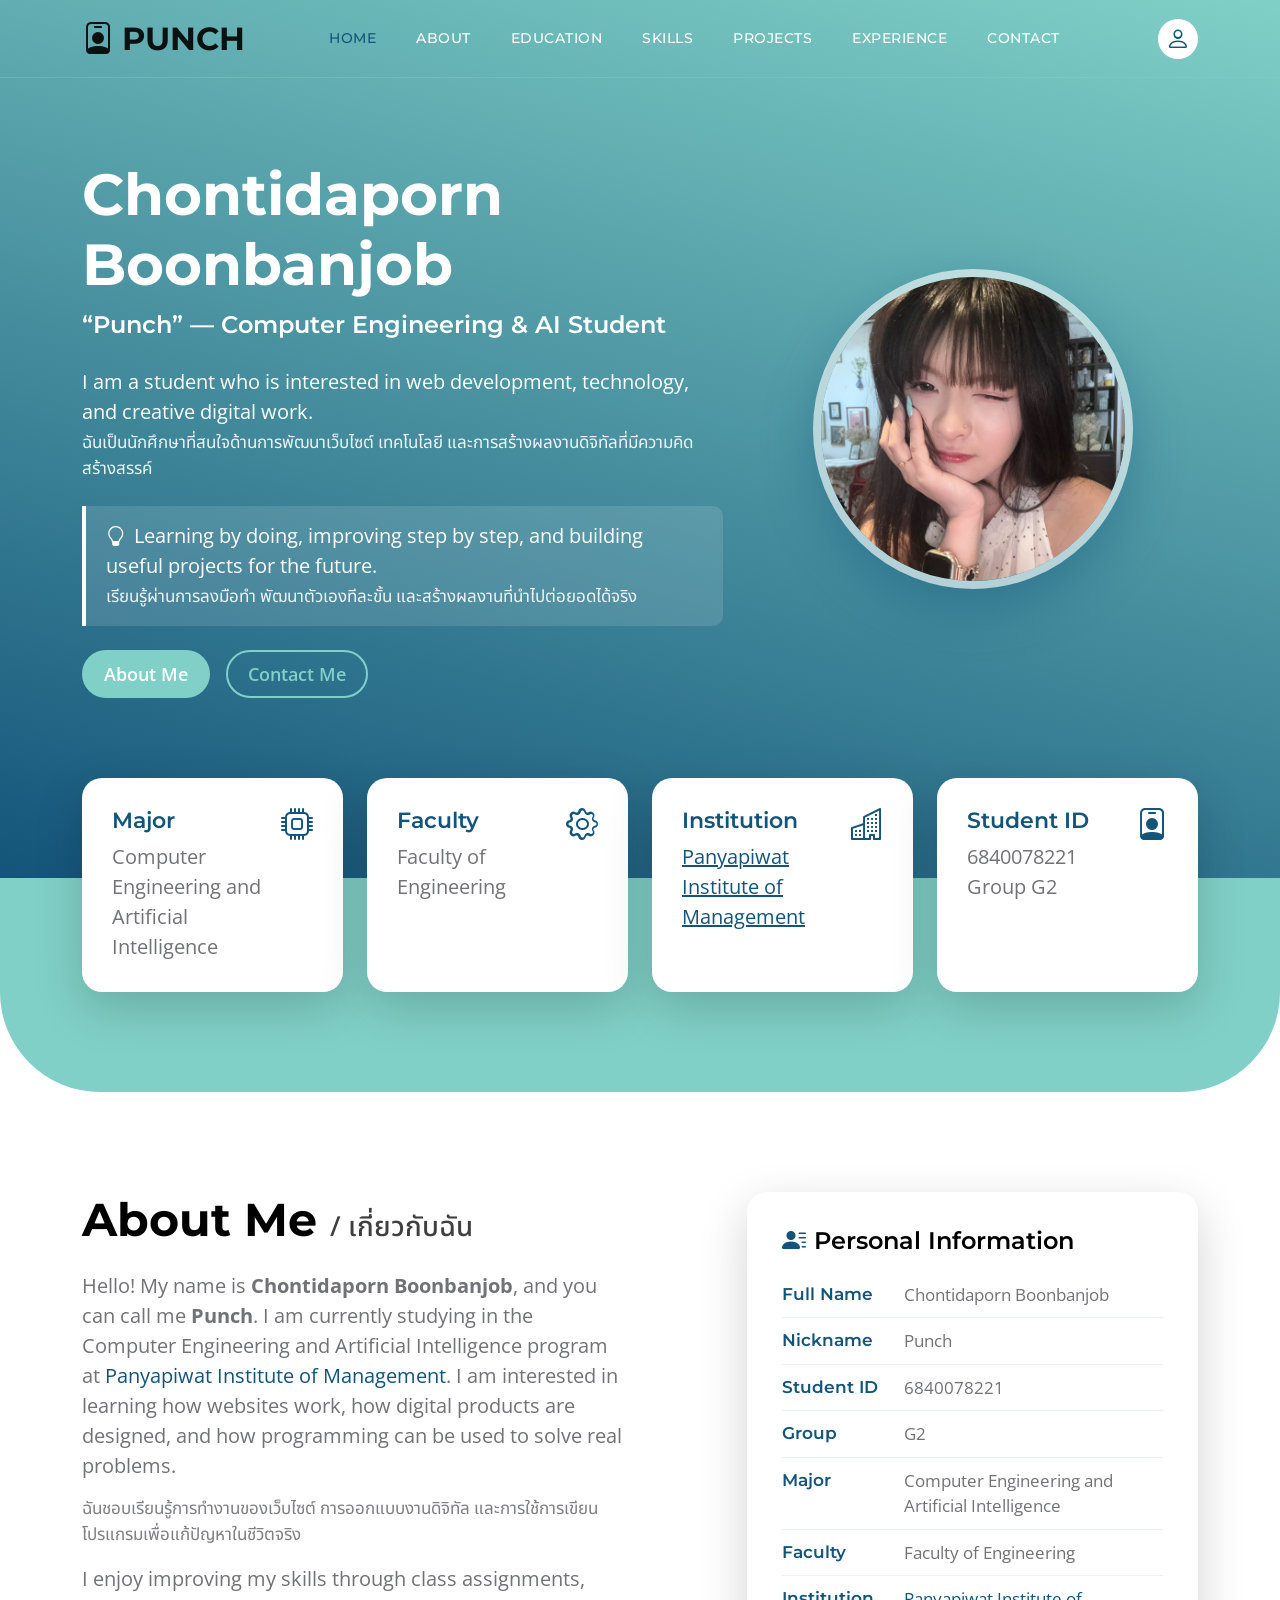
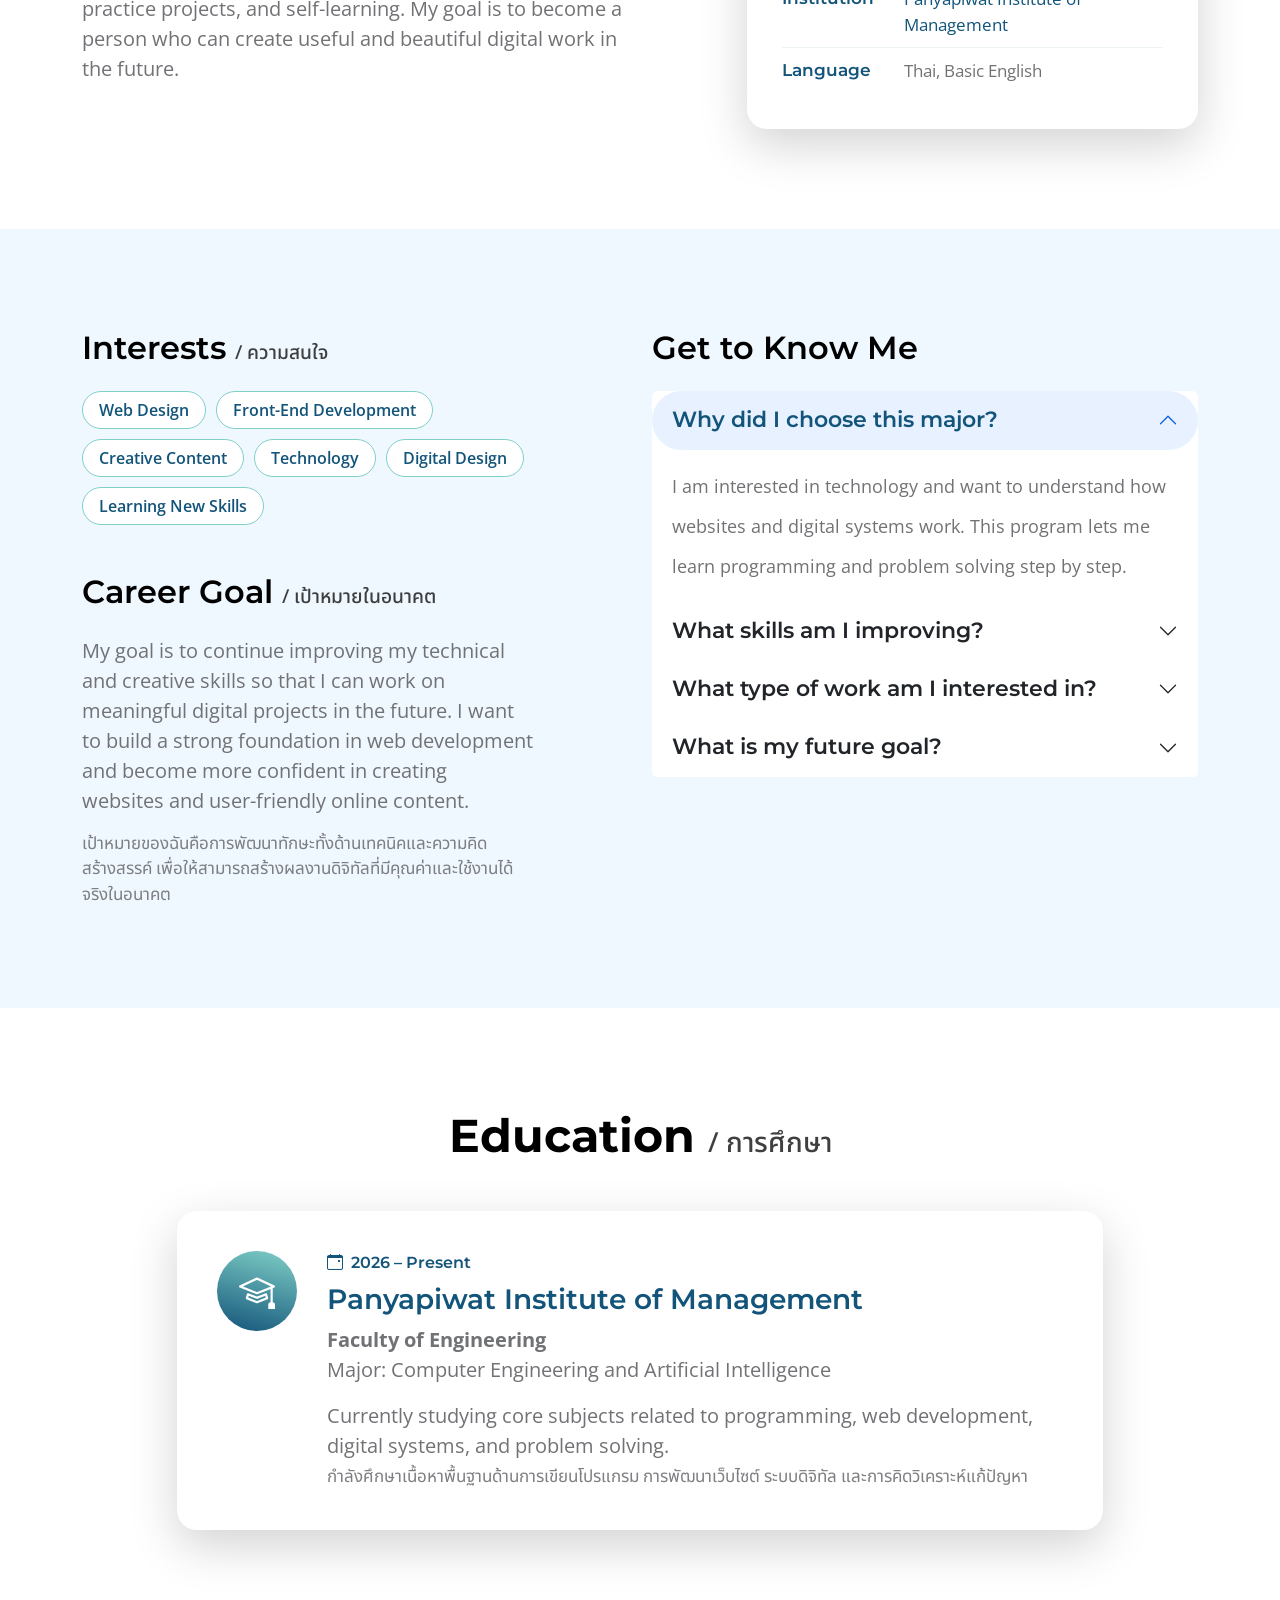
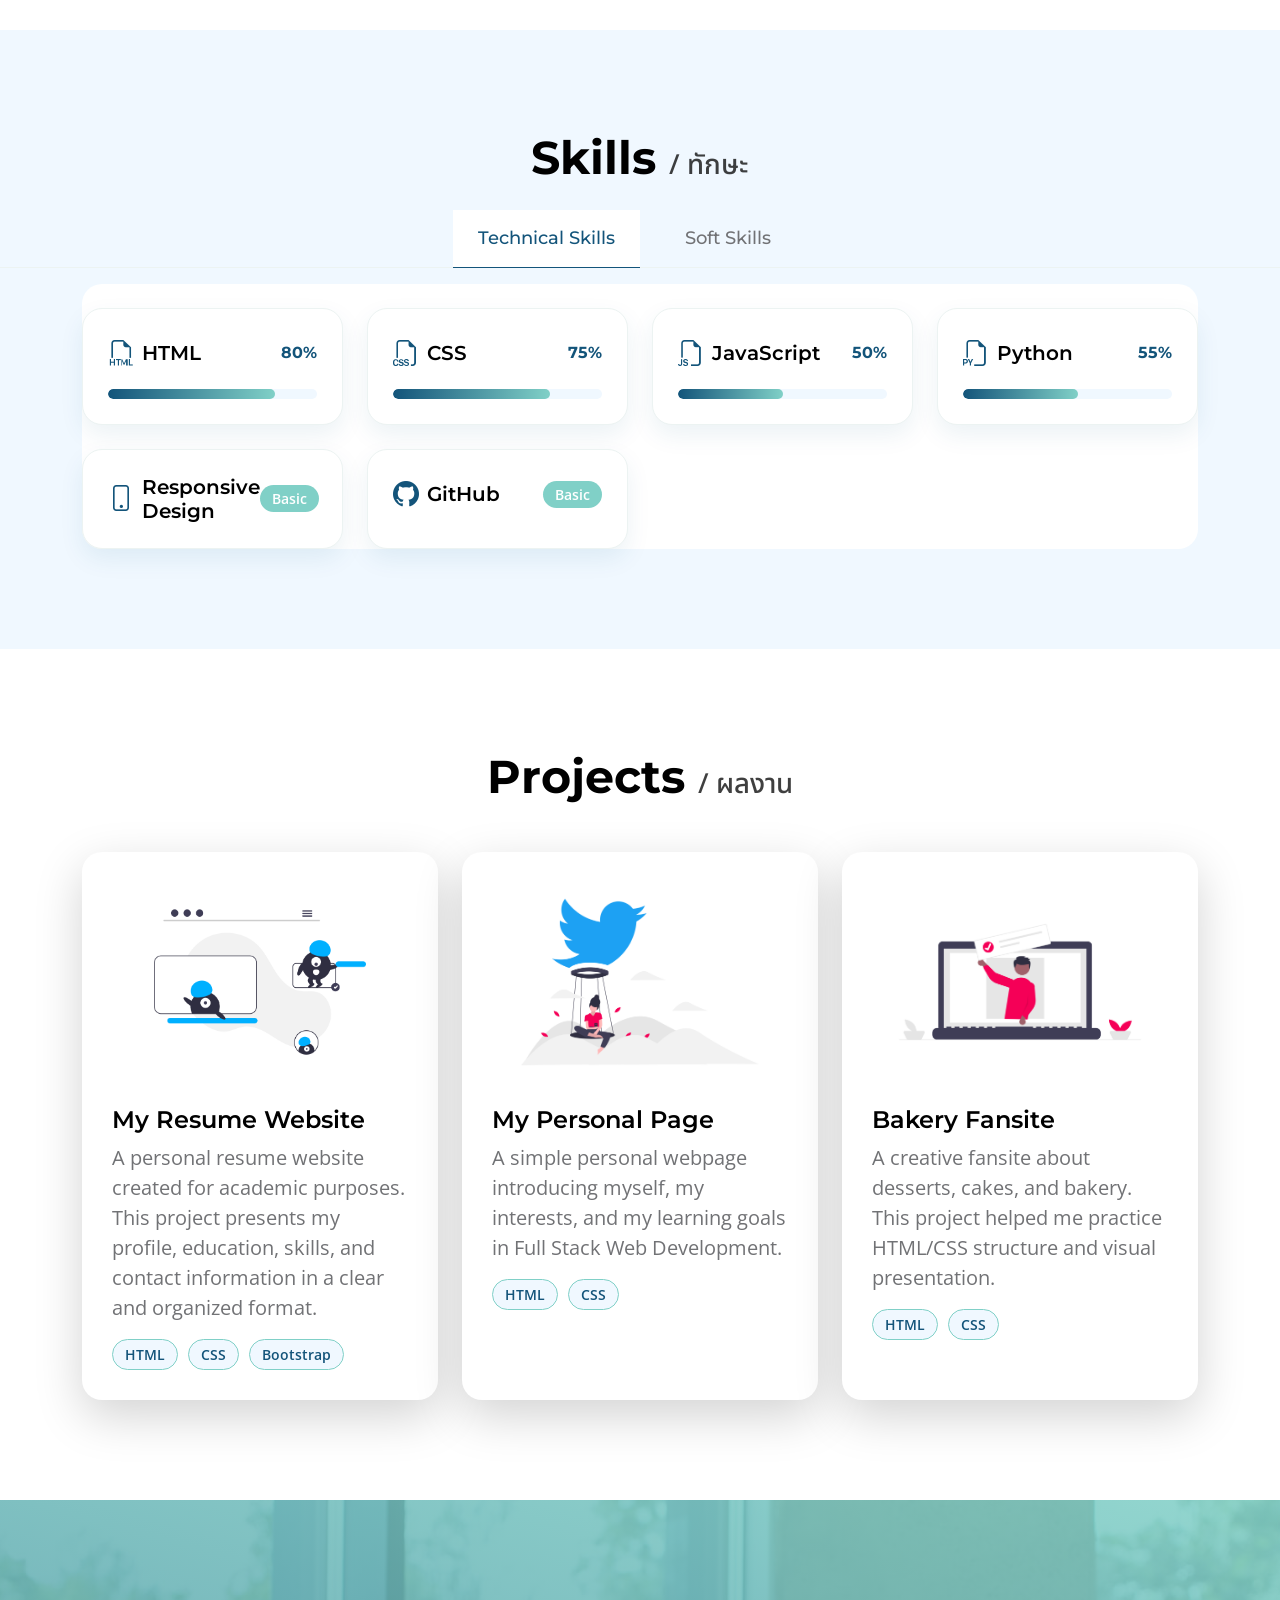
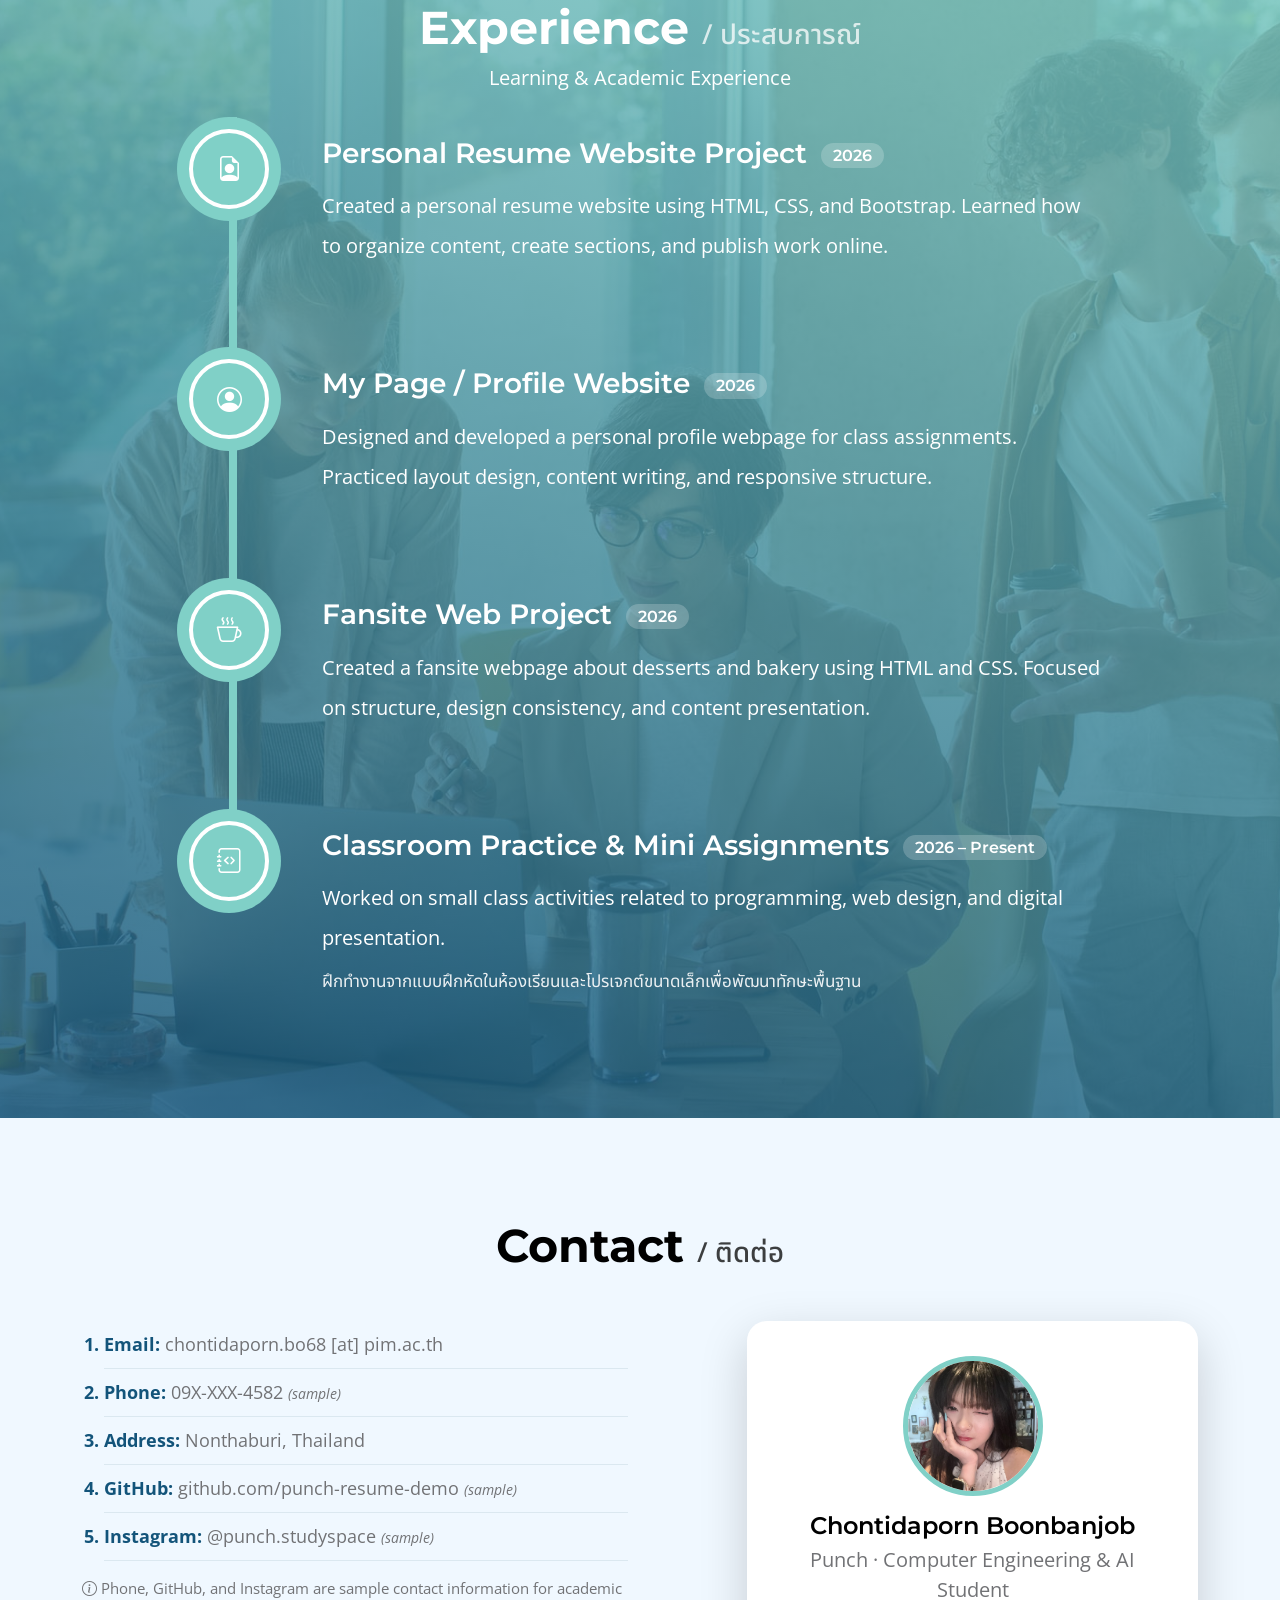
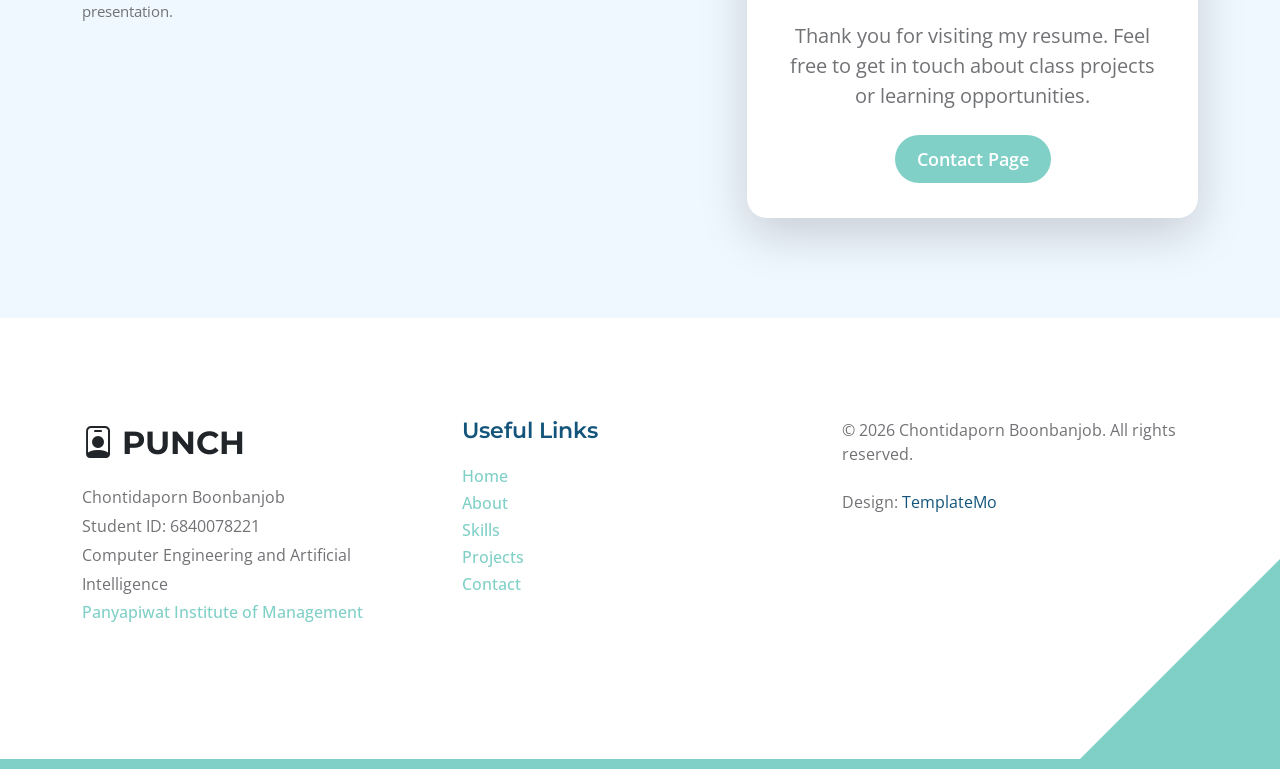
==== commit ea972ba1: "Fix resume dates and remove year placeholder" ====
--- a/index.html
+++ b/index.html
@@ -329,7 +329,7 @@
                                 </div>
 
                                 <div>
-                                    <p class="resume-date mb-2"><i class="bi-calendar-event me-2"></i>2025 &ndash; Present</p>
+                                    <p class="resume-date mb-2"><i class="bi-calendar-event me-2"></i>2026 &ndash; Present</p>
 
                                     <h4 class="mb-2"><a href="https://www.pim.ac.th/" target="_blank" rel="noopener">Panyapiwat Institute of Management</a></h4>
 
@@ -641,7 +641,7 @@
                                     </li>
 
                                     <li>
-                                        <h4 class="text-white mb-3">Classroom Practice &amp; Mini Assignments <span class="resume-timeline-year">2025 &ndash; Present</span></h4>
+                                        <h4 class="text-white mb-3">Classroom Practice &amp; Mini Assignments <span class="resume-timeline-year">2026 &ndash; Present</span></h4>
 
                                         <p class="text-white mb-1">Worked on small class activities related to programming, web design, and digital presentation.</p>
 
